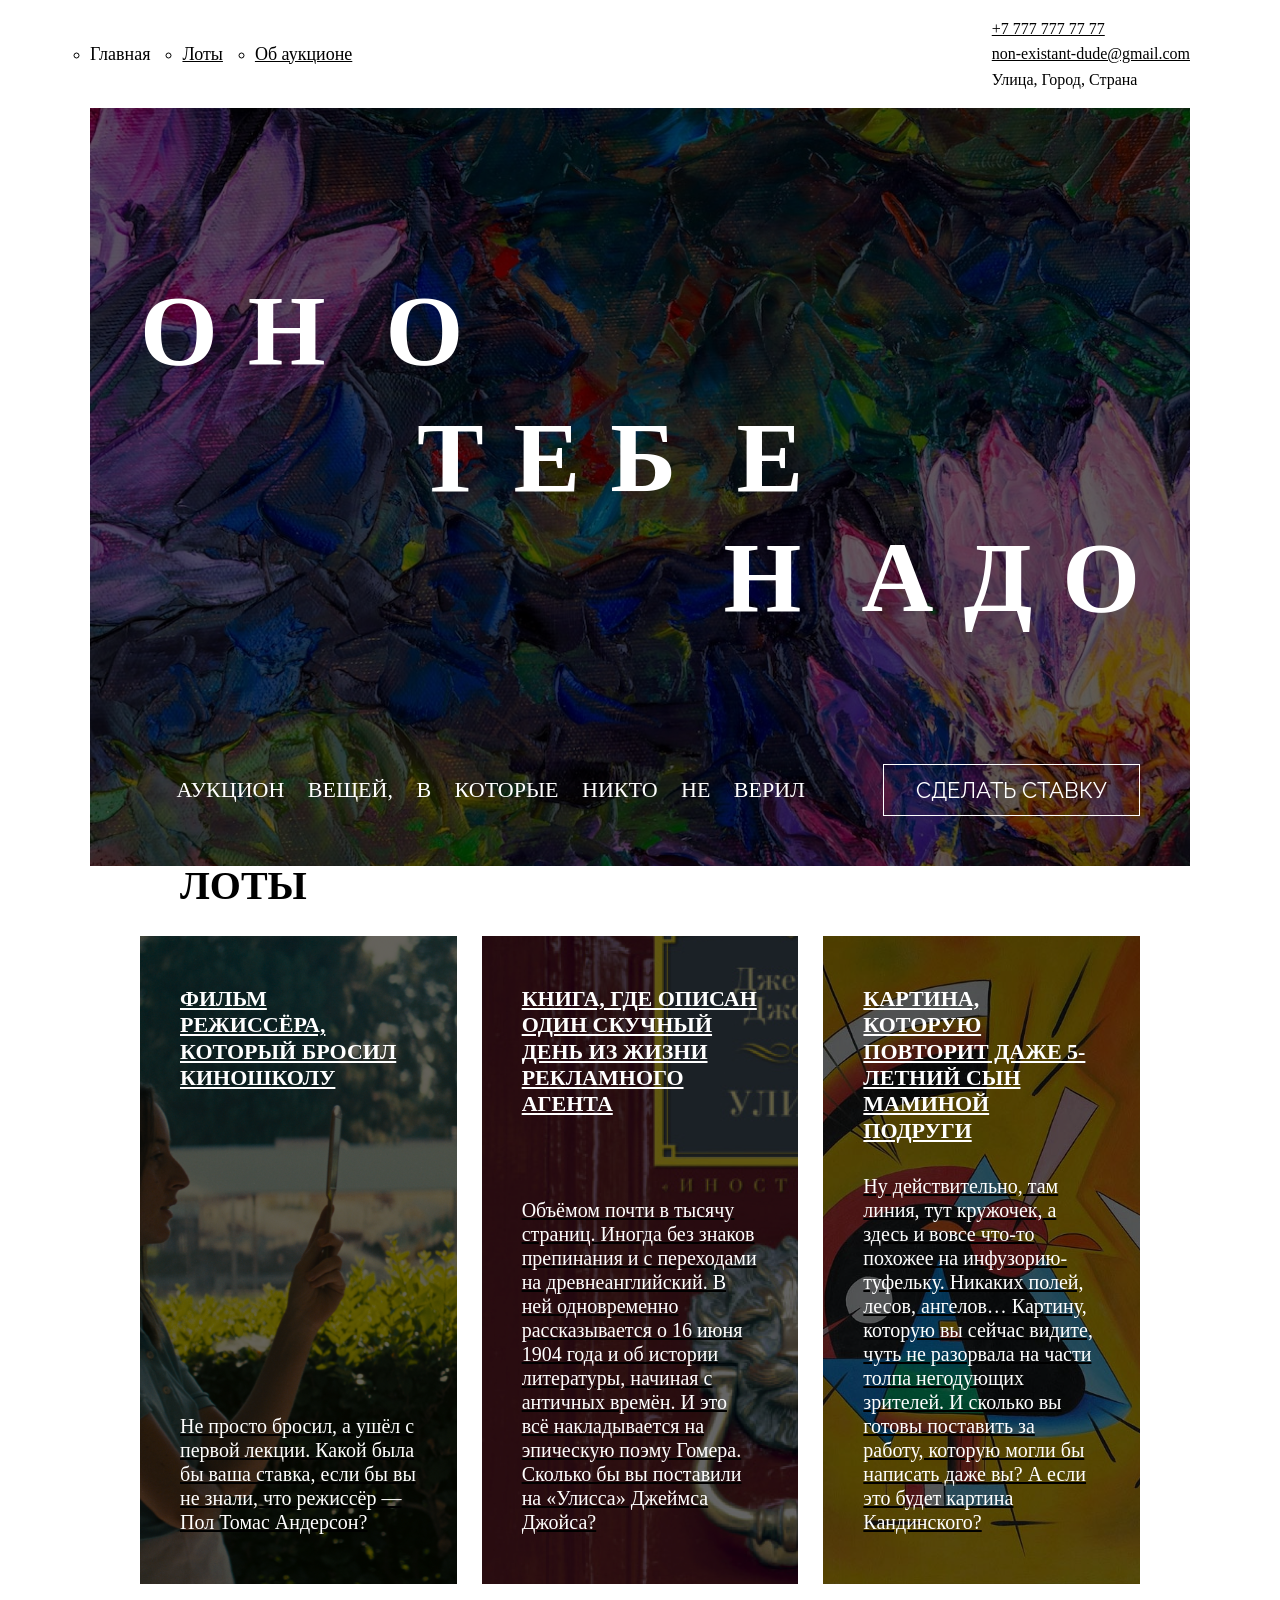
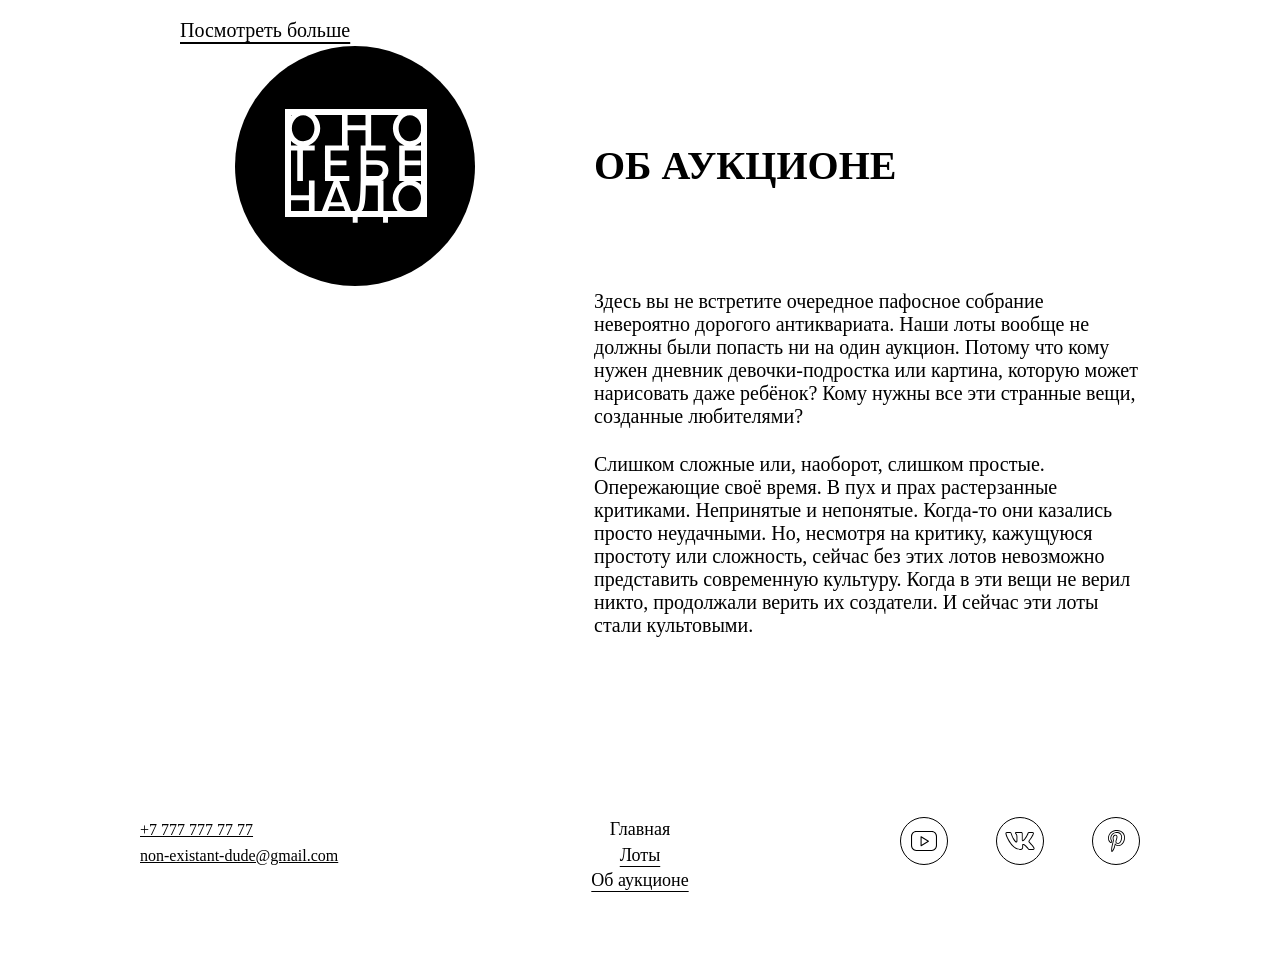
==== index.html @ 8e1781d2 "feat: Running test 2" ====
<!DOCTYPE html>
<html lang="ru">
<head>
    <meta charset="UTF-8"/>
    <title>Оно тебе надо — аукцион вещей, в которые никто не верил</title>
    <link rel="stylesheet" href="fonts/fonts.css"/>
    <link rel="stylesheet" href="styles/global.css"/>
    <link rel="stylesheet" href="styles/style.css"/>
</head>
<body>
<header class="header">
    <nav class="header__menu">
        <ul class="header__links-list">
            <li class="header__links-list-item"><a class="header__link header__link_active" href="#home">Главная</a>
            </li>
            <li class="header__links-list-item"><a class="header__link" href="#lots">Лоты</a></li>
            <li class="header__links-list-item"><a class="header__link" href="#about">Об аукционе</a></li>
        </ul>
    </nav>
    <a class="header__logo" href="#">
        <img src="images/logo-white.svg" alt="Логотип">
    </a>
    <address class="header__address">
        <a href="tel:+77777777777">+7 777 777 77 77</a><br>
        <a href="non-existant-dude@gmail.com">non-existant-dude@gmail.com</a>
        <p>Улица, Город, Страна</p>
    </address>
</header>
<main>
    <section class="cover-section">
        <div class="overlay"></div>
        <h1 class="cover__title">
          <span class="aligned-text">
              о<span class="letter-spacing-extended">но</span>
          </span>
            <span class="aligned-text aligned-text_center">
              те<span class="letter-spacing-extended">бе</span>
          </span>
            <span class="aligned-text aligned-text_right">
              <span class="letter-spacing-extended">н</span>ад<span class="remove-spacing">о</span>
          </span>
        </h1>
        <div class="cover__description">
            <p class="cover__description-text">
                Аукцион вещей, в которые никто не верил
            </p>
            <button class="bet-button">Сделать ставку</button>
        </div>
    </section>
    <section class="lots-section">
        <h2 class="lots__heading">Лоты</h2>
        <ul class="lots__card-list">
            <li class="lots__card-list-item">
                <a href="#0" class="card-link">
                    <article class="card card_type_film">
                        <div class="overlay"></div>
                        <h3 class="card__title">Фильм режиссёра, который бросил киношколу</h3>
                        <p class="card__text">Не просто бросил, а ушёл с первой лекции. Какой была бы ваша ставка, если
                            бы вы не знали, что режиссёр — Пол Томас Андерсон?</p>
                    </article>
                </a>
            </li>
            <li class="lots__card-list-item">
                <a href="#0" class="card-link">
                    <article class="card card_type_book">
                        <div class="overlay"></div>
                        <h3 class="card__title">Книга, где описан один скучный день из жизни рекламного агента</h3>
                        <p class="card__text">Объёмом почти в тысячу страниц. Иногда без знаков препинания и с
                            переходами на древнеанглийский. В ней одновременно рассказывается о 16 июня 1904 года и об
                            истории литературы, начиная с античных времён. И это всё накладывается на эпическую поэму
                            Гомера. Сколько бы вы поставили на «Улисса» Джеймса Джойса?</p>
                    </article>
                </a>
            </li>
            <li class="lots__card-list-item">
                <a href="#0" class="card-link">
                    <article class="card card_type_picture">
                        <div class="overlay"></div>
                        <h3 class="card__title">Картина, которую повторит даже 5-летний сын маминой подруги</h3>
                        <p class="card__text">Ну действительно, там линия, тут кружочек, а здесь и вовсе что-то похожее
                            на инфузорию-туфельку. Никаких полей, лесов, ангелов… Картину, которую вы сейчас видите,
                            чуть не разорвала на части толпа негодующих зрителей. И сколько вы готовы поставить за
                            работу, которую могли бы написать даже вы? А если это будет картина Кандинского?</p>
                    </article>
                </a>
            </li>
        </ul>
        <a href="#0" class="lots__look-more-link">Посмотреть больше</a>
    </section>
    <section class="about-section">
        <div class="about__column">
            <div class="about__logo">
                <img class="about__logo-image"
                     src="images/logo-white.svg"
                     alt="Логотип проекта"/>
            </div>
        </div>
        <div class="about__column about__column_text">
            <h2 class="about__title">Об аукционе</h2>
            <div class="about__text">
                <p>
                    Здесь вы не встретите очередное пафосное собрание невероятно
                    дорогого антиквариата. Наши лоты вообще не должны были попасть ни
                    на один аукцион. Потому что кому нужен дневник девочки-подростка
                    или картина, которую может нарисовать даже ребёнок? Кому нужны все
                    эти странные вещи, созданные любителями?
                </p>
                <p>
                    Слишком сложные или, наоборот, слишком простые. Опережающие своё
                    время. В пух и прах растерзанные критиками. Непринятые и
                    непонятые. Когда-то они казались просто неудачными. Но, несмотря
                    на критику, кажущуюся простоту или сложность, сейчас без этих
                    лотов невозможно представить современную культуру. Когда в эти
                    вещи не верил никто, продолжали верить их создатели. И сейчас эти
                    лоты стали культовыми.
                </p>
            </div>
        </div>
    </section>
</main>
<footer class="footer">
    <address class="address">
        <a href="tel:+77777777777">+7 777 777 77 77</a><br>
        <a href="non-existant-dude@gmail.com">non-existant-dude@gmail.com</a>
    </address>
    <nav class="footer__menu">
        <ul class="footer__menu-list">
            <li class="footer__menu-list-item">
                <a class="footer__menu-link footer__menu-link_active" href="#0">Главная</a>
            </li>
            <li class="footer__menu-list-item">
                <a class="footer__menu-link" href="#0">Лоты</a>
            </li>
            <li class="footer__menu-list-item">
                <a class="footer__menu-link" href="#0">Об аукционе</a>
            </li>
        </ul>
    </nav>
    <ul class="footer__social-list">
        <li class="footer__social-list-item">
            <a class="footer__social-link" href="#0" target="_blank">
                <img class="footer__social-icon" src="./images/yt.svg" alt="Иконка YouTube">
            </a>
        </li>
        <li class="footer__social-list-item">
            <a class="footer__social-link" href="#0" target="_blank">
                <img class="footer__social-icon" src="./images/vk.svg" alt="Иконка ВКонтакте">
            </a>
        </li>
        <li class="footer__social-list-item">
            <a class="footer__social-link" href="#0" target="_blank">
                <img class="footer__social-icon" src="./images/pinterest.svg" alt="Иконка Pinterest">
            </a>
        </li>
    </ul>
</footer>
</body>
<!--Test 1: Nothing changed-->
<!--Test 2: Raleway font only, href-ed mail & number-->
</html>
---- fonts/fonts.css ----
@font-face {
  font-family: Raleway;
  src:
    url(./Raleway-Regular.woff2) format('woff2'),
    url(./Raleway-Regular.woff) format('woff');
  font-weight: normal;
  font-display: swap;
}

@font-face {
  font-family: Raleway;
  src:
    url(./Raleway-Bold.woff2) format('woff2'),
    url(./Raleway-Bold.woff) format('woff');
  font-weight: bold;
  font-display: swap;
}
---- styles/global.css ----
*,
*::before,
*::after {
  box-sizing: border-box;
}

body {
  width: 1100px;
  margin: 0 auto;
  font-family: Raleway, sans-serif;
}

h1,
h2,
h3,
h4,
h5,
h6,
p,
ul,
ol,
li,
blockquote {
  margin: 0;
  padding: 0;
}

a {
  color: inherit;
}

img {
  width: 100%;
}

button {
  font: inherit;
}
---- styles/style.css ----
* {
    box-sizing: border-box;
    margin: 0;
    padding: 0;
}

body {
    font-family: "Raleway ";
    line-height: 1.6;
    min-width: 320px;
}

button {
    border: none;
    background: transparent;
    cursor: pointer;
    padding: 0;
    margin: 0;
}

img {
    max-width: 100%;
    height: auto;
    display: block;
}

.header {
    display: grid;
    grid-template-columns: 1fr min-content 1fr;
    align-items: center;
}

.header__links-list {
    display: flex;
    list-style: circle;
    gap: 32px;
}

.header__links-list-item {
    list-style: circle;
}

.header__links-list-item_no-bullit {
    list-style: none;
}

.header__link {
    font-size: 18px;
    white-space: nowrap;
}

.header__link_active {
    text-decoration: none;
}


.header__logo {
      display: block;
  justify-self: center;
  align-self: center;
  width: 140px;
}

.header__logo-image {
width: 100%;
}

.address {
  font-style: inherit;
}

.header__address {
  justify-self: end;
  font-style: inherit;
}

.cover-section {
  position: relative;
  padding: 165px 50px 50px 50px;
  background-image: url(../images/cover.jpg);
  background-repeat: no-repeat;
  background-size: cover;
}

.overlay {
  position: absolute;
  top: 0;
  left: 0;
  z-index: 0;
  width: 100%;
  height: 100%;
  opacity: 0.6000000238418579;
  background-color: #000000;
}

.cover__title {
  position: relative;
  z-index: 1;
  display: flex;
  flex-direction: column;
  gap: 20px;
  color: #FFF;
  font-weight: bold;
  font-size: 100px;
  line-height: 1.15;
  letter-spacing: 30px;
  text-transform: uppercase;
}

.aligned-text {
  display: block;
}

.aligned-text_center {
  line-height: 1;
  text-align: center;
}

.aligned-text_right {
  line-height: 1;
  text-align: right;
}

.letter-spacing-extended {
  letter-spacing: 60px;
}

.remove-spacing {
  letter-spacing: normal;
}

.cover__description {
  position: relative;
  z-index: 1;
  display: flex;
  justify-content: flex-end;
  align-items: center;
  gap: 78px;
  padding: 136px 0 0;
}

.cover__description-text {
  color: #FFF;
  font-size: 22px;
  line-height: 1.27;
  text-transform: uppercase;
  word-spacing: 18px;
}

.bet-button {
  border: 1px #FFF solid;
  padding: 14px 32px;
  color: #FFF;
  font-family: 'Raleway';
  font-weight: normal;
  font-size: 22px;
  line-height: 1;
  text-transform: uppercase;
  background-color: transparent;
  cursor: pointer;
}

.lots-section {
  padding: 0 50px;
}

.lots__heading {
  padding: 0 0 30px 40px;
  font-weight: bold;
  font-size: 40px;
  line-height: 1;
  text-transform: uppercase;
}

.lots__card-list {
  display: grid;
  grid-template-columns: 1fr 1fr 1fr;
  column-gap: 25px;
  list-style: none;
}

.lost__card-list-item {
  height: 100%;
}

.card-link {
  display: block;
  height: 100%;
}

.card {
  position: relative;
  display: flex;
  flex-direction: column;
  justify-content: space-between;
  gap: 30px;
  width: auto;
  height: 100%;
  padding: 50px 40px;
}

.card_type_film {
  background-image: url(../images/card-lot-01.jpg);
  background-repeat: no-repeat;
  background-size: cover;
}

.card_type_book {
  background-image: url(../images/card-lot-02.jpg);
  background-repeat: no-repeat;
  background-size: cover;
}

.card_type_picture {
  background-image: url(../images/card-lot-03.jpg);
  background-repeat: no-repeat;
  background-size: cover;
}

.card__title {
  position: relative;
  z-index: 1;
  color: #FFF;
  font-weight: bold;
  font-size: 22px;
  line-height: 1.2;
  text-decoration-line: underline;
  text-transform: uppercase;
}

.card__text {
  position: relative;
  z-index: 1;
  color: #FFF;
  font-size: 20px;
  line-height: 1.2;
}

.lots__look-more-link {
  display: block;
  margin: 30px 0 0 40px;
  font-size: 20px;
  text-decoration-line: underline;
  text-underline-position: under;
  width: fit-content;
}

.about-section {
  display: grid;
  grid-template-columns: 430px 1fr;
  column-gap: 24px;
  padding: 0 50px;
}

.about__column {
  justify-self: center;
}

.about__column_text {
  grid-column: 2/4;
}

.about__logo {
  display: grid;
  justify-content: center;
  align-items: center;
  width: 240px;
  height: 240px;
  border-radius: 50%;
  background-color: #000;
}

.about__logo-image {
  width: 148px;
  height: 114px;
  align-self: center;
}

.about__title {
  padding: 100px 0 104px;
  font-weight: bold;
  font-size: 40px;
  line-height: 1;
  text-transform: uppercase;
}

.about__text {
  display: flex;
  flex-direction: column;
  gap: 25px;
}

.about__text p {
  font-size: 20px;
  line-height: normal;
}

.footer {
  display: grid;
  grid-template-columns: 1fr 1fr 1fr;
  align-items: start;
  justify-content: space-between;
  padding: 180px 50px 80px;
}

.footer__menu {
  text-align: center;
}

.footer__social-icon {
  width: auto;
  height: 48px;
}

.footer__menu-list {
  text-align: center;
  list-style: none;
}

.footer__menu-link {
  font-size: 18px;
  line-height: normal;
  text-underline-position: under;
}

.footer__menu-link_active {
  text-decoration: none;
}

.footer__social-list {
  display: flex;
  justify-content: flex-end;
  gap: 48px;
  list-style: none;
}
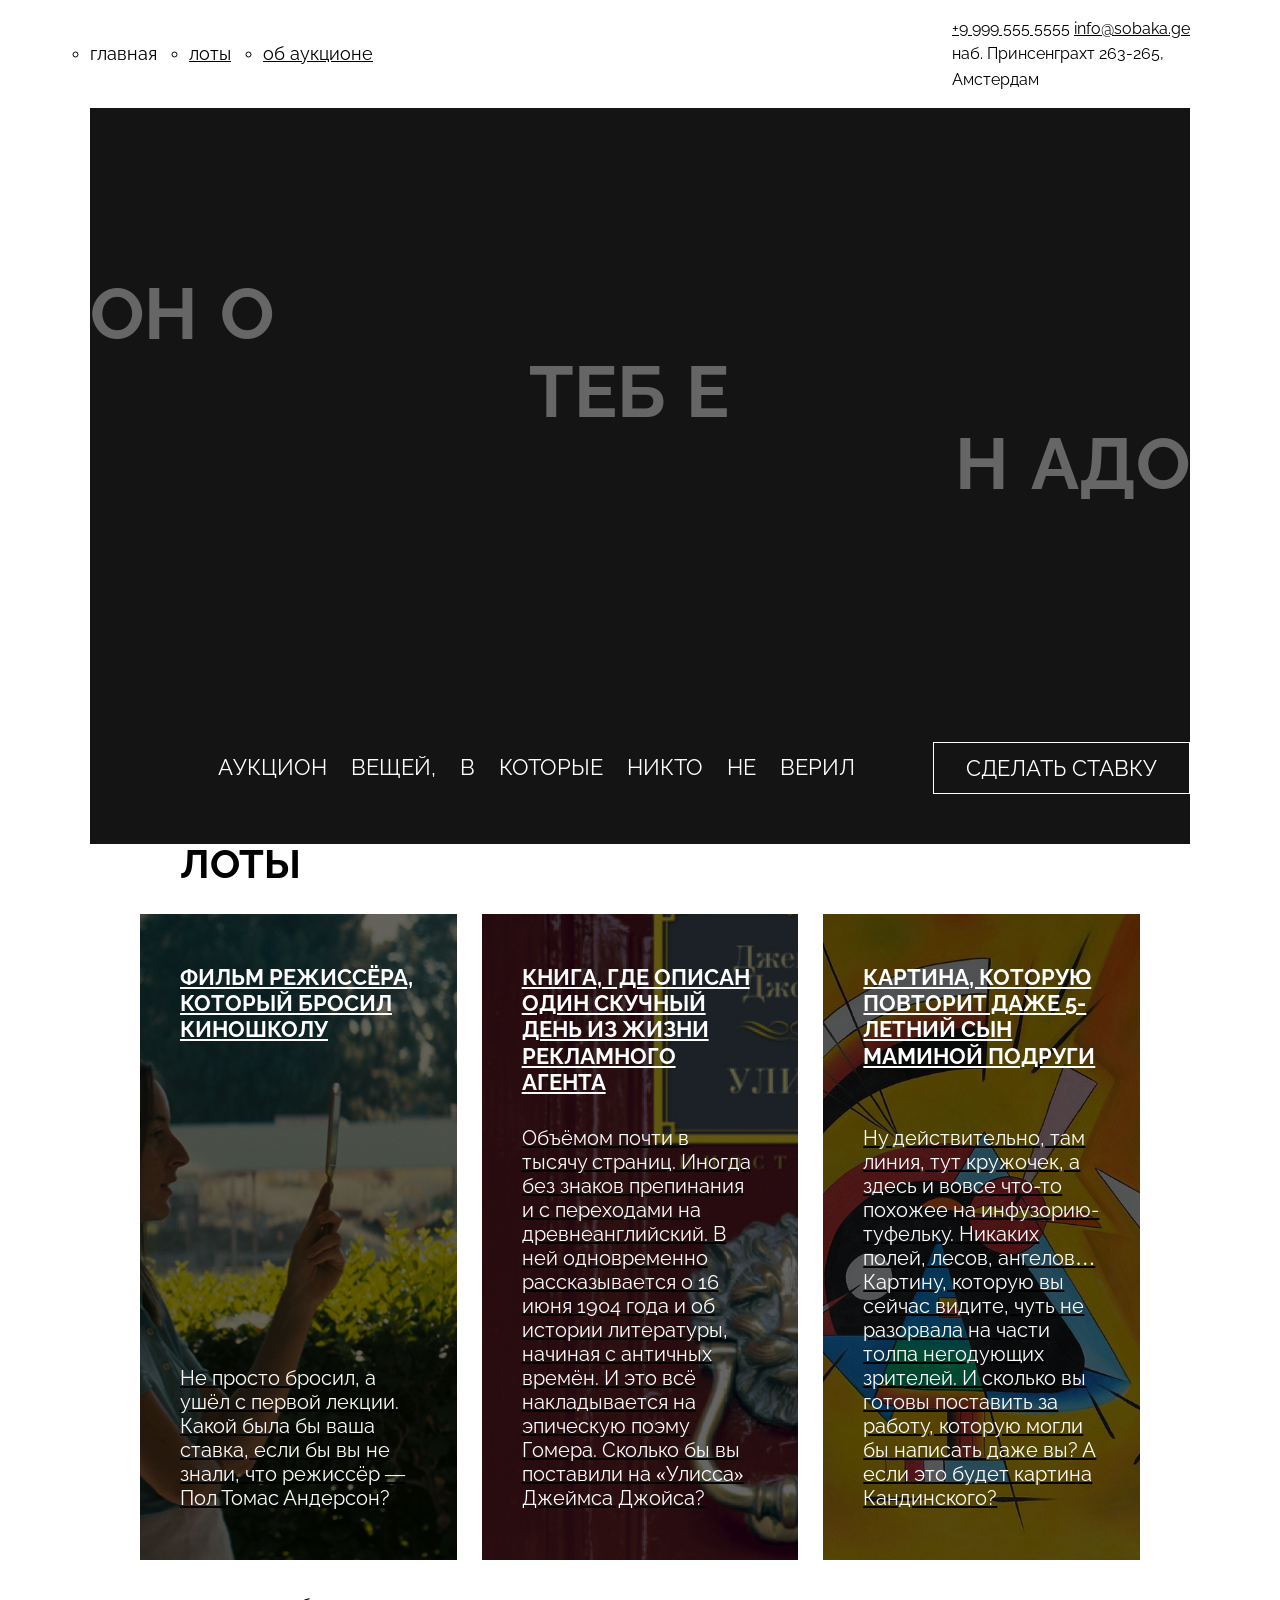
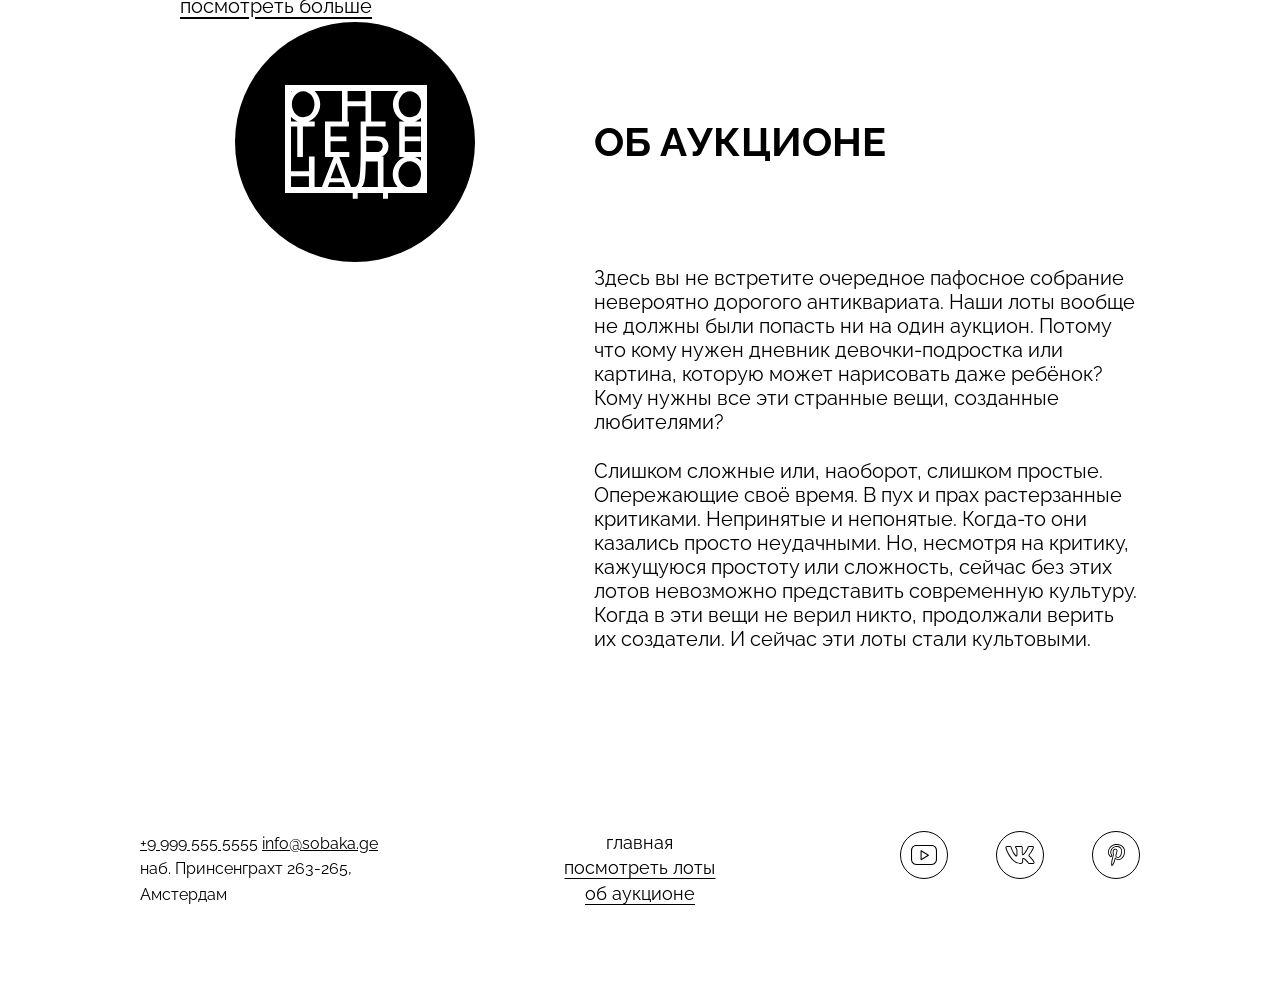
==== commit ed45f9a2: "feat: Running test 3" ====
--- a/index.html
+++ b/index.html
@@ -2,7 +2,9 @@
 <html lang="ru">
 <head>
     <meta charset="UTF-8"/>
-    <title>Оно тебе надо — аукцион вещей, в которые никто не верил</title>
+    <meta http-equiv="X-UA-Compatible" content="IE=edge"/>
+    <meta name="viewport" content="width=device-width, initial-scale=1.0"/>
+    <title>Оно тебе надо</title>
     <link rel="stylesheet" href="fonts/fonts.css"/>
     <link rel="stylesheet" href="styles/global.css"/>
     <link rel="stylesheet" href="styles/style.css"/>
@@ -11,34 +13,36 @@
 <header class="header">
     <nav class="header__menu">
         <ul class="header__links-list">
-            <li class="header__links-list-item"><a class="header__link header__link_active" href="#home">Главная</a>
+            <li class="header__links-list-item"><a class="header__link header__link_active" href="#home">главная</a>
             </li>
-            <li class="header__links-list-item"><a class="header__link" href="#lots">Лоты</a></li>
-            <li class="header__links-list-item"><a class="header__link" href="#about">Об аукционе</a></li>
+            <li class="header__links-list-item"><a class="header__link" href="#lots">лоты</a></li>
+            <li class="header__links-list-item"><a class="header__link" href="#about">об аукционе</a></li>
         </ul>
     </nav>
     <a class="header__logo" href="#">
         <img src="images/logo-white.svg" alt="Логотип">
     </a>
     <address class="header__address">
-        <a href="tel:+77777777777">+7 777 777 77 77</a><br>
-        <a href="non-existant-dude@gmail.com">non-existant-dude@gmail.com</a>
-        <p>Улица, Город, Страна</p>
+        <a class="address__item text-link" href="tel:+99995555555">+9 999 555 5555</a>
+        <a class="address__item text-link" href="mailto:info@sobaka.ge">info@sobaka.ge</a>
+        <p class="address__address-text">
+            наб. Принсенграхт 263-265,<br/>Амстердам
+        </p>
     </address>
 </header>
 <main>
     <section class="cover-section">
         <div class="overlay"></div>
         <h1 class="cover__title">
-          <span class="aligned-text">
-              о<span class="letter-spacing-extended">но</span>
-          </span>
+              <span class="aligned-text">
+                  о<span class="letter-spacing-extended">но</span>
+              </span>
             <span class="aligned-text aligned-text_center">
-              те<span class="letter-spacing-extended">бе</span>
-          </span>
+                  те<span class="letter-spacing-extended">бе</span>
+              </span>
             <span class="aligned-text aligned-text_right">
-              <span class="letter-spacing-extended">н</span>ад<span class="remove-spacing">о</span>
-          </span>
+                  <span class="letter-spacing-extended">н</span>ад<span class="remove-spacing">о</span>
+              </span>
         </h1>
         <div class="cover__description">
             <p class="cover__description-text">
@@ -85,7 +89,7 @@
                 </a>
             </li>
         </ul>
-        <a href="#0" class="lots__look-more-link">Посмотреть больше</a>
+        <a href="#0" class="lots__look-more-link">посмотреть больше</a>
     </section>
     <section class="about-section">
         <div class="about__column">
@@ -120,19 +124,22 @@
 </main>
 <footer class="footer">
     <address class="address">
-        <a href="tel:+77777777777">+7 777 777 77 77</a><br>
-        <a href="non-existant-dude@gmail.com">non-existant-dude@gmail.com</a>
+        <a class="address__item text-link" href="tel:+99995555555">+9 999 555 5555</a>
+        <a class="address__item text-link" href="mailto:info@sobaka.ge">info@sobaka.ge</a>
+        <p class="address__address-text">
+            наб. Принсенграхт 263-265,<br/>Амстердам
+        </p>
     </address>
     <nav class="footer__menu">
         <ul class="footer__menu-list">
             <li class="footer__menu-list-item">
-                <a class="footer__menu-link footer__menu-link_active" href="#0">Главная</a>
+                <a class="footer__menu-link footer__menu-link_active" href="#0">главная</a>
             </li>
             <li class="footer__menu-list-item">
-                <a class="footer__menu-link" href="#0">Лоты</a>
+                <a class="footer__menu-link" href="#0">посмотреть лоты</a>
             </li>
             <li class="footer__menu-list-item">
-                <a class="footer__menu-link" href="#0">Об аукционе</a>
+                <a class="footer__menu-link" href="#0">об аукционе</a>
             </li>
         </ul>
     </nav>
@@ -157,4 +164,5 @@
 </body>
 <!--Test 1: Nothing changed-->
 <!--Test 2: Raleway font only, href-ed mail & number-->
+<!--Test 3: Several case refinements, style.css & fonts.css altered-->
 </html>
--- a/fonts/fonts.css
+++ b/fonts/fonts.css
@@ -1,3 +1,4 @@
+@import url('https://fonts.googleapis.com/css2?family=Raleway:wght@400;700&display=swap');
 @font-face {
   font-family: Raleway;
   src:
--- a/styles/style.css
+++ b/styles/style.css
@@ -5,7 +5,7 @@
 }
 
 body {
-    font-family: "Raleway ";
+    font-family: "Raleway";
     line-height: 1.6;
     min-width: 320px;
 }
@@ -75,11 +75,16 @@
 }
 
 .cover-section {
-  position: relative;
-  padding: 165px 50px 50px 50px;
-  background-image: url(../images/cover.jpg);
-  background-repeat: no-repeat;
-  background-size: cover;
+    position: relative;
+    z-index: 0;
+    background-image: url('images/cover.jpg');
+    background-color: #333;
+    background-size: cover;
+    background-position: center;
+    background-repeat: no-repeat;
+    color: #fff;
+    padding-top: 165px;
+    padding-bottom: 50px;
 }
 
 .overlay {
@@ -94,17 +99,11 @@
 }
 
 .cover__title {
-  position: relative;
-  z-index: 1;
-  display: flex;
-  flex-direction: column;
-  gap: 20px;
-  color: #FFF;
-  font-weight: bold;
-  font-size: 100px;
-  line-height: 1.15;
-  letter-spacing: 30px;
-  text-transform: uppercase;
+    font-size: 72px;
+    line-height: 1.15;
+    font-weight: 700;
+    text-transform: uppercase;
+    margin-bottom: 106px;
 }
 
 .aligned-text {
@@ -122,7 +121,7 @@
 }
 
 .letter-spacing-extended {
-  letter-spacing: 60px;
+    letter-spacing: 0.3em;
 }
 
 .remove-spacing {
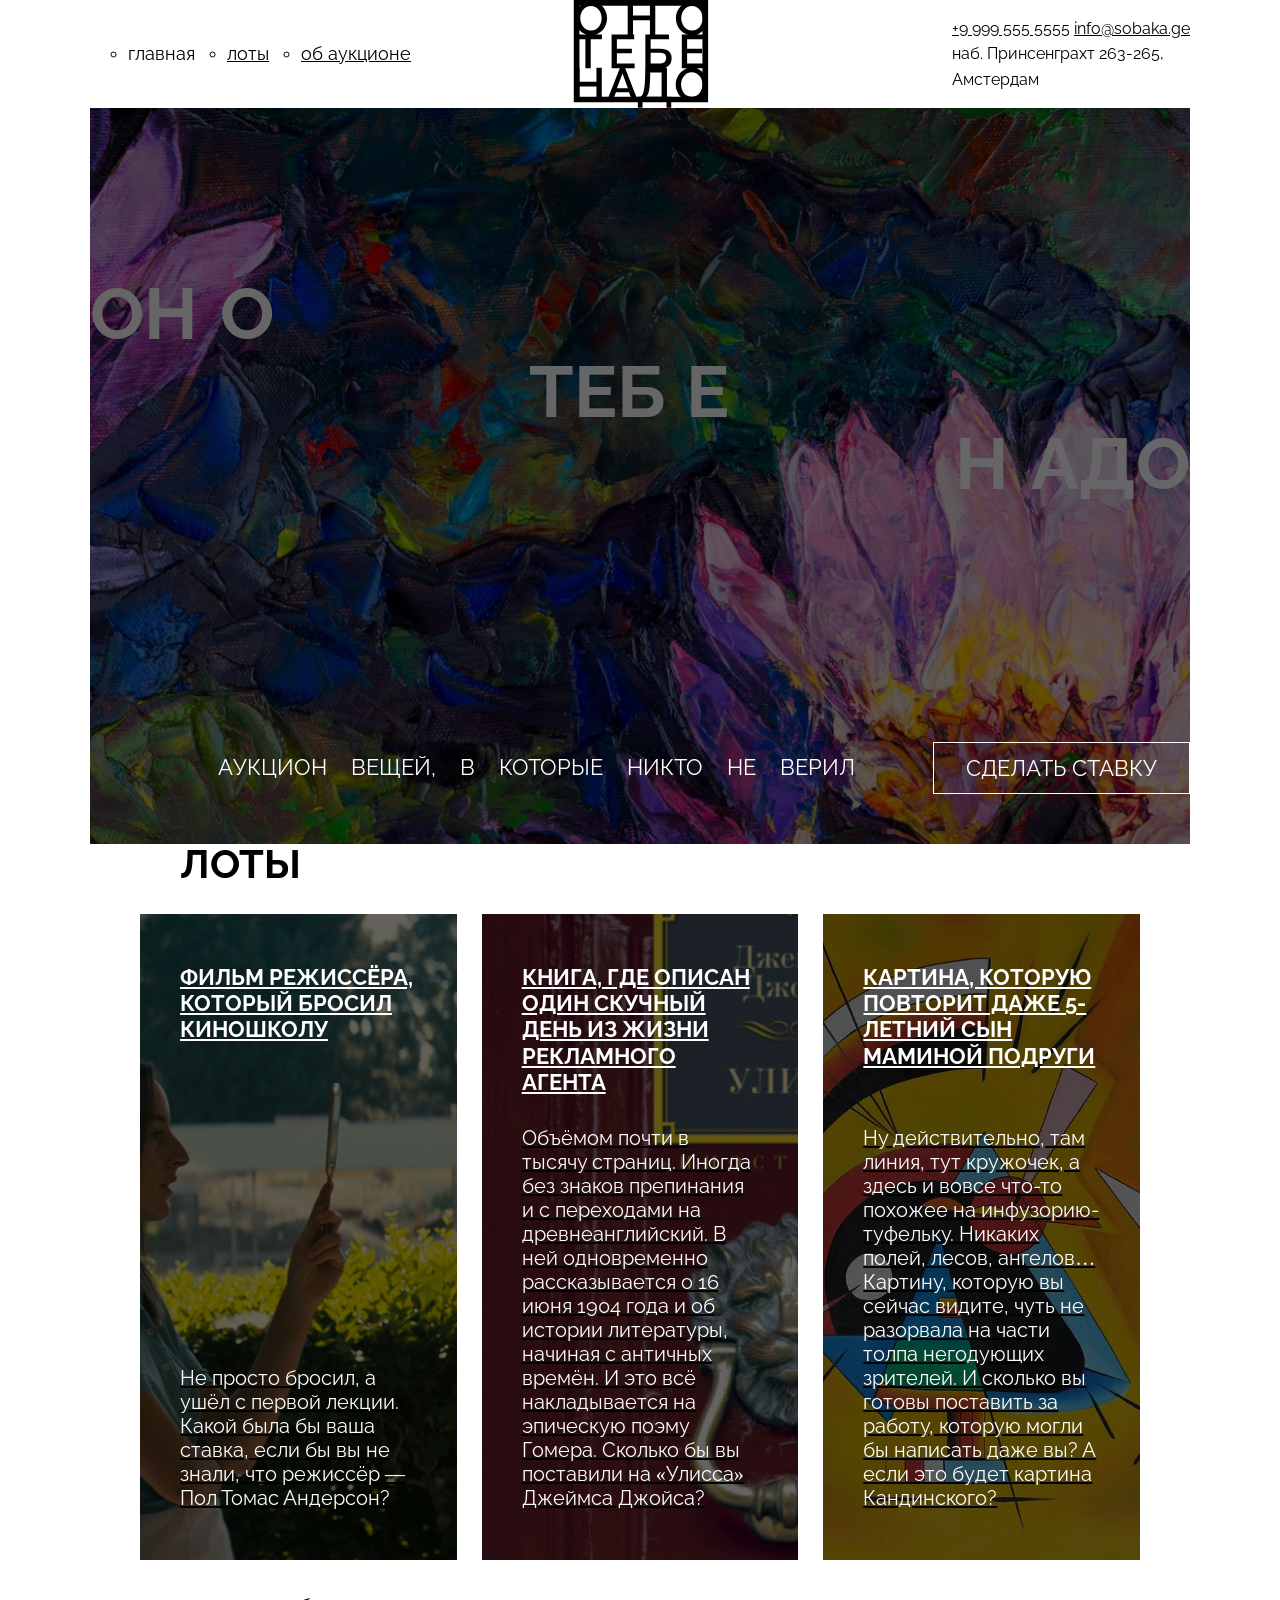
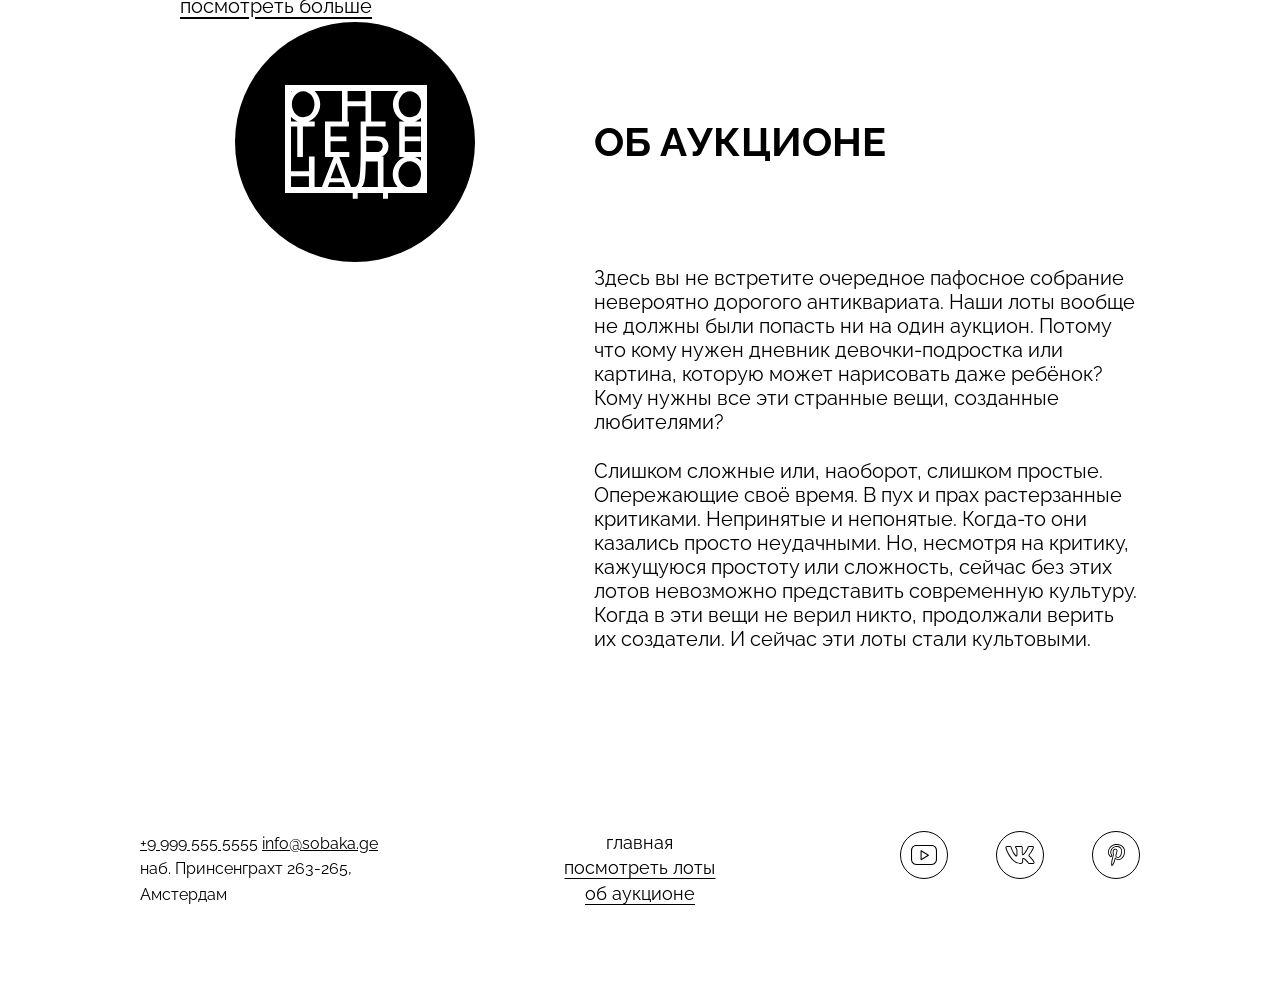
==== commit dd1bb870: "feat: Running test 4" ====
--- a/index.html
+++ b/index.html
@@ -20,7 +20,7 @@
         </ul>
     </nav>
     <a class="header__logo" href="#">
-        <img src="images/logo-white.svg" alt="Логотип">
+        <img src="images/logo-black.svg" alt="Логотип">
     </a>
     <address class="header__address">
         <a class="address__item text-link" href="tel:+99995555555">+9 999 555 5555</a>
--- a/styles/style.css
+++ b/styles/style.css
@@ -34,6 +34,7 @@
     display: flex;
     list-style: circle;
     gap: 32px;
+    padding-left: 38px;
 }
 
 .header__links-list-item {
@@ -77,7 +78,7 @@
 .cover-section {
     position: relative;
     z-index: 0;
-    background-image: url('images/cover.jpg');
+    background-image: url(../images/cover.jpg);
     background-color: #333;
     background-size: cover;
     background-position: center;
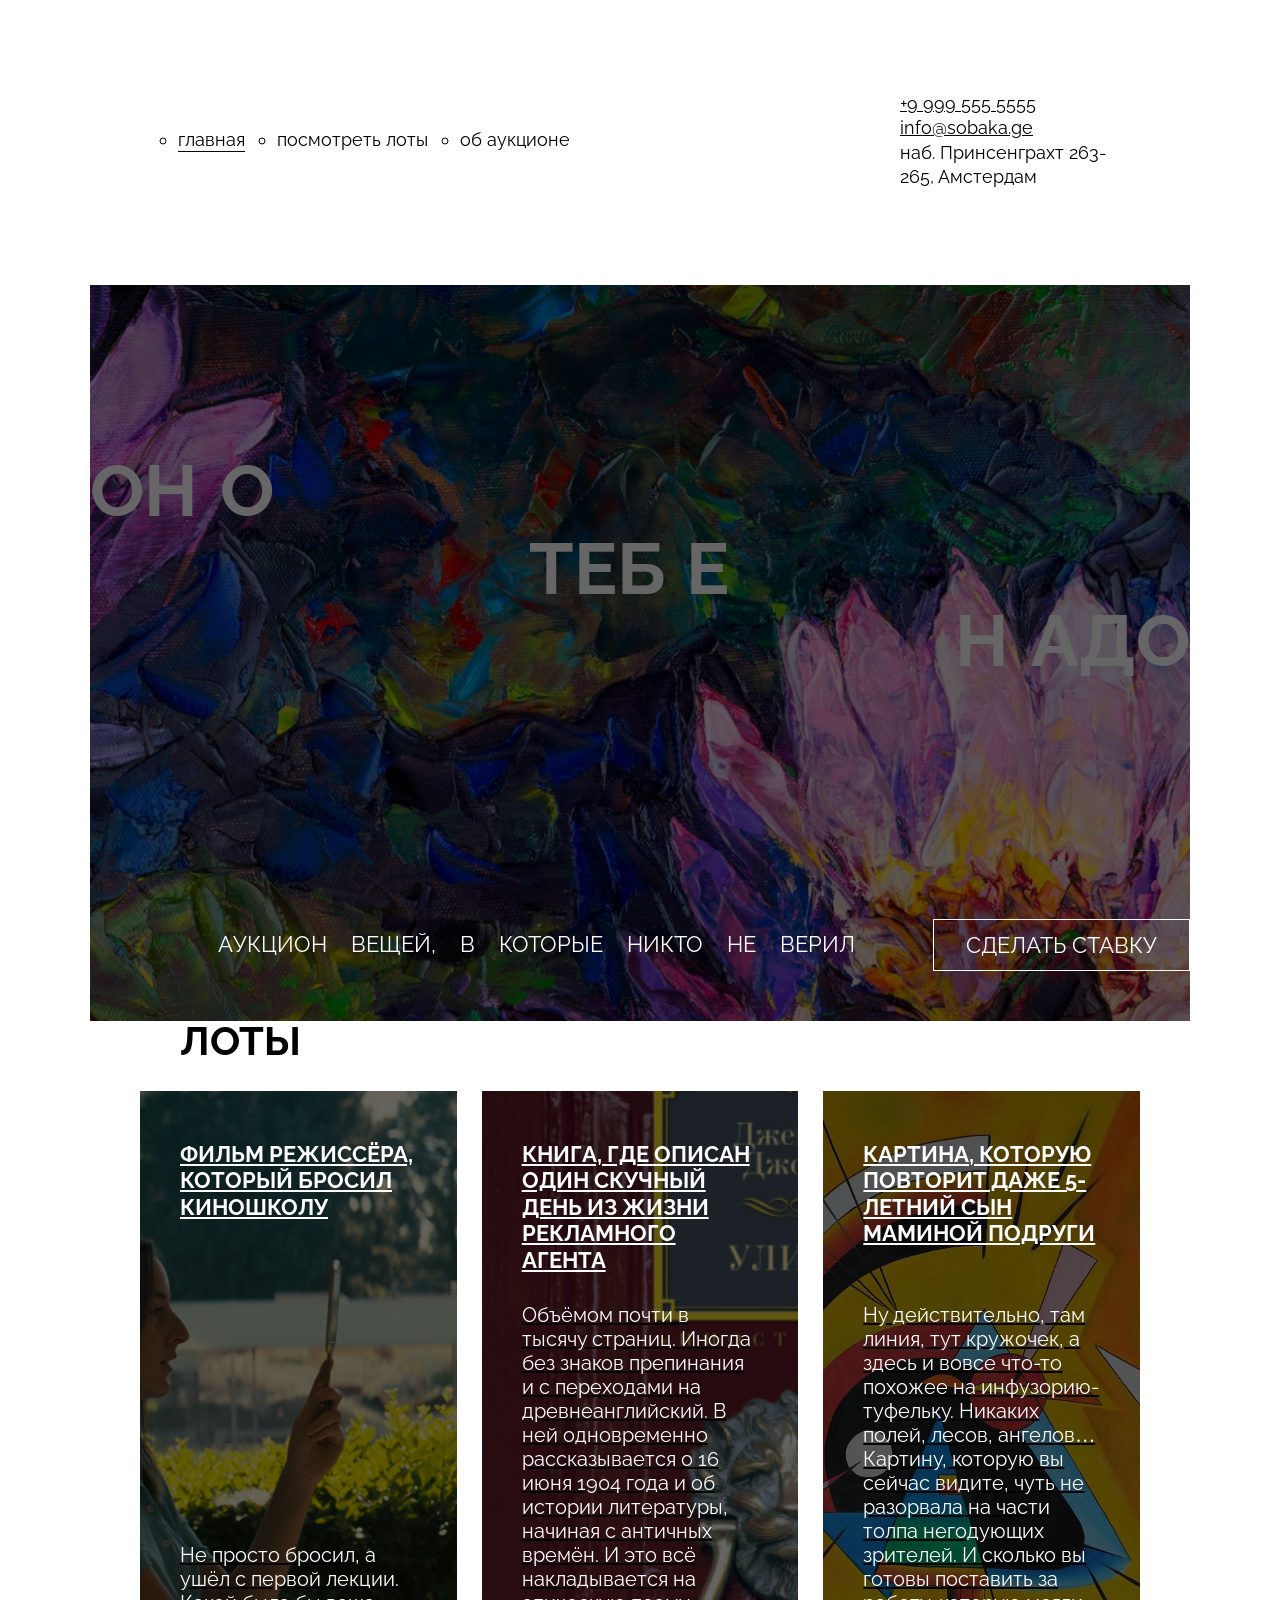
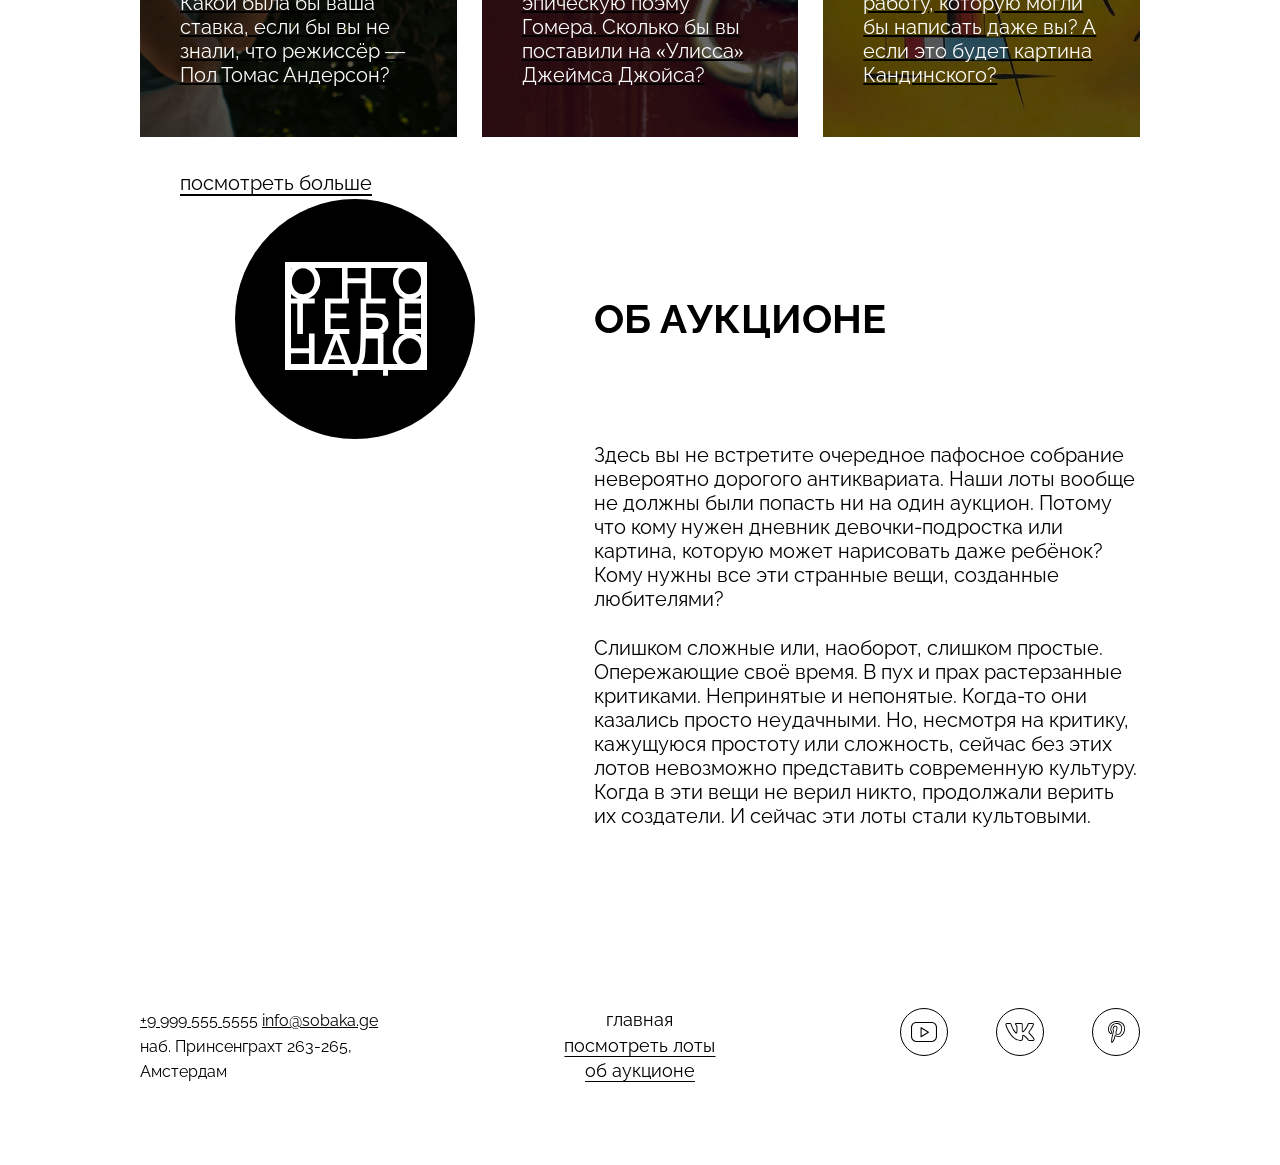
==== commit eea913ea: "feat: Running test five" ====
--- a/index.html
+++ b/index.html
@@ -15,19 +15,17 @@
         <ul class="header__links-list">
             <li class="header__links-list-item"><a class="header__link header__link_active" href="#home">главная</a>
             </li>
-            <li class="header__links-list-item"><a class="header__link" href="#lots">лоты</a></li>
+            <li class="header__links-list-item"><a class="header__link" href="#lots">посмотреть лоты</a></li>
             <li class="header__links-list-item"><a class="header__link" href="#about">об аукционе</a></li>
         </ul>
     </nav>
     <a class="header__logo" href="#">
         <img src="images/logo-black.svg" alt="Логотип">
     </a>
-    <address class="header__address">
-        <a class="address__item text-link" href="tel:+99995555555">+9 999 555 5555</a>
-        <a class="address__item text-link" href="mailto:info@sobaka.ge">info@sobaka.ge</a>
-        <p class="address__address-text">
-            наб. Принсенграхт 263-265,<br/>Амстердам
-        </p>
+    <address class="header__address address">
+        <a href="tel:+99995555555">+9 999 555 5555</a>
+        <a href="mailto:info@sobaka.ge">info@sobaka.ge</a>
+        <p>наб. Принсенграхт 263-265, Амстердам</p>
     </address>
 </header>
 <main>
@@ -165,4 +163,5 @@
 <!--Test 1: Nothing changed-->
 <!--Test 2: Raleway font only, href-ed mail & number-->
 <!--Test 3: Several case refinements, style.css & fonts.css altered-->
+<!--Test 4: Fixed the black logo, minor adjustments-->
 </html>
--- a/styles/style.css
+++ b/styles/style.css
@@ -28,17 +28,18 @@
     display: grid;
     grid-template-columns: 1fr min-content 1fr;
     align-items: center;
+    padding: 92px 50px 96px;
 }
 
 .header__links-list {
     display: flex;
     list-style: circle;
+    padding-left: 38px;
     gap: 32px;
-    padding-left: 38px;
 }
 
 .header__links-list-item {
-    list-style: circle;
+    font-size: 18px;
 }
 
 .header__links-list-item_no-bullit {
@@ -46,33 +47,32 @@
 }
 
 .header__link {
+    text-decoration: none;
+}
+
+.header__link_active {
+    text-decoration: underline;
+    text-underline-offset: 5px;
+}
+
+.header__logo {
+    display: block;
+}
+
+.header__logo-image {
+    width: 148px;
+    height: 105px;
+}
+
+.address {
+    font-style: normal;
+}
+
+.header__address {
+    justify-self: end;
+    max-width: 240px;
     font-size: 18px;
-    white-space: nowrap;
-}
-
-.header__link_active {
-    text-decoration: none;
-}
-
-
-.header__logo {
-      display: block;
-  justify-self: center;
-  align-self: center;
-  width: 140px;
-}
-
-.header__logo-image {
-width: 100%;
-}
-
-.address {
-  font-style: inherit;
-}
-
-.header__address {
-  justify-self: end;
-  font-style: inherit;
+    line-height: 1.35;
 }
 
 .cover-section {
@@ -89,14 +89,14 @@
 }
 
 .overlay {
-  position: absolute;
-  top: 0;
-  left: 0;
-  z-index: 0;
-  width: 100%;
-  height: 100%;
-  opacity: 0.6000000238418579;
-  background-color: #000000;
+    position: absolute;
+    top: 0;
+    left: 0;
+    z-index: 0;
+    width: 100%;
+    height: 100%;
+    opacity: 0.6000000238418579;
+    background-color: #000000;
 }
 
 .cover__title {
@@ -108,17 +108,17 @@
 }
 
 .aligned-text {
-  display: block;
+    display: block;
 }
 
 .aligned-text_center {
-  line-height: 1;
-  text-align: center;
+    line-height: 1;
+    text-align: center;
 }
 
 .aligned-text_right {
-  line-height: 1;
-  text-align: right;
+    line-height: 1;
+    text-align: right;
 }
 
 .letter-spacing-extended {
@@ -126,210 +126,210 @@
 }
 
 .remove-spacing {
-  letter-spacing: normal;
+    letter-spacing: normal;
 }
 
 .cover__description {
-  position: relative;
-  z-index: 1;
-  display: flex;
-  justify-content: flex-end;
-  align-items: center;
-  gap: 78px;
-  padding: 136px 0 0;
+    position: relative;
+    z-index: 1;
+    display: flex;
+    justify-content: flex-end;
+    align-items: center;
+    gap: 78px;
+    padding: 136px 0 0;
 }
 
 .cover__description-text {
-  color: #FFF;
-  font-size: 22px;
-  line-height: 1.27;
-  text-transform: uppercase;
-  word-spacing: 18px;
+    color: #FFF;
+    font-size: 22px;
+    line-height: 1.27;
+    text-transform: uppercase;
+    word-spacing: 18px;
 }
 
 .bet-button {
-  border: 1px #FFF solid;
-  padding: 14px 32px;
-  color: #FFF;
-  font-family: 'Raleway';
-  font-weight: normal;
-  font-size: 22px;
-  line-height: 1;
-  text-transform: uppercase;
-  background-color: transparent;
-  cursor: pointer;
+    border: 1px #FFF solid;
+    padding: 14px 32px;
+    color: #FFF;
+    font-family: 'Raleway';
+    font-weight: normal;
+    font-size: 22px;
+    line-height: 1;
+    text-transform: uppercase;
+    background-color: transparent;
+    cursor: pointer;
 }
 
 .lots-section {
-  padding: 0 50px;
+    padding: 0 50px;
 }
 
 .lots__heading {
-  padding: 0 0 30px 40px;
-  font-weight: bold;
-  font-size: 40px;
-  line-height: 1;
-  text-transform: uppercase;
+    padding: 0 0 30px 40px;
+    font-weight: bold;
+    font-size: 40px;
+    line-height: 1;
+    text-transform: uppercase;
 }
 
 .lots__card-list {
-  display: grid;
-  grid-template-columns: 1fr 1fr 1fr;
-  column-gap: 25px;
-  list-style: none;
+    display: grid;
+    grid-template-columns: 1fr 1fr 1fr;
+    column-gap: 25px;
+    list-style: none;
 }
 
 .lost__card-list-item {
-  height: 100%;
+    height: 100%;
 }
 
 .card-link {
-  display: block;
-  height: 100%;
+    display: block;
+    height: 100%;
 }
 
 .card {
-  position: relative;
-  display: flex;
-  flex-direction: column;
-  justify-content: space-between;
-  gap: 30px;
-  width: auto;
-  height: 100%;
-  padding: 50px 40px;
+    position: relative;
+    display: flex;
+    flex-direction: column;
+    justify-content: space-between;
+    gap: 30px;
+    width: auto;
+    height: 100%;
+    padding: 50px 40px;
 }
 
 .card_type_film {
-  background-image: url(../images/card-lot-01.jpg);
-  background-repeat: no-repeat;
-  background-size: cover;
+    background-image: url(../images/card-lot-01.jpg);
+    background-repeat: no-repeat;
+    background-size: cover;
 }
 
 .card_type_book {
-  background-image: url(../images/card-lot-02.jpg);
-  background-repeat: no-repeat;
-  background-size: cover;
+    background-image: url(../images/card-lot-02.jpg);
+    background-repeat: no-repeat;
+    background-size: cover;
 }
 
 .card_type_picture {
-  background-image: url(../images/card-lot-03.jpg);
-  background-repeat: no-repeat;
-  background-size: cover;
+    background-image: url(../images/card-lot-03.jpg);
+    background-repeat: no-repeat;
+    background-size: cover;
 }
 
 .card__title {
-  position: relative;
-  z-index: 1;
-  color: #FFF;
-  font-weight: bold;
-  font-size: 22px;
-  line-height: 1.2;
-  text-decoration-line: underline;
-  text-transform: uppercase;
+    position: relative;
+    z-index: 1;
+    color: #FFF;
+    font-weight: bold;
+    font-size: 22px;
+    line-height: 1.2;
+    text-decoration-line: underline;
+    text-transform: uppercase;
 }
 
 .card__text {
-  position: relative;
-  z-index: 1;
-  color: #FFF;
-  font-size: 20px;
-  line-height: 1.2;
+    position: relative;
+    z-index: 1;
+    color: #FFF;
+    font-size: 20px;
+    line-height: 1.2;
 }
 
 .lots__look-more-link {
-  display: block;
-  margin: 30px 0 0 40px;
-  font-size: 20px;
-  text-decoration-line: underline;
-  text-underline-position: under;
-  width: fit-content;
+    display: block;
+    margin: 30px 0 0 40px;
+    font-size: 20px;
+    text-decoration-line: underline;
+    text-underline-position: under;
+    width: fit-content;
 }
 
 .about-section {
-  display: grid;
-  grid-template-columns: 430px 1fr;
-  column-gap: 24px;
-  padding: 0 50px;
+    display: grid;
+    grid-template-columns: 430px 1fr;
+    column-gap: 24px;
+    padding: 0 50px;
 }
 
 .about__column {
-  justify-self: center;
+    justify-self: center;
 }
 
 .about__column_text {
-  grid-column: 2/4;
+    grid-column: 2/4;
 }
 
 .about__logo {
-  display: grid;
-  justify-content: center;
-  align-items: center;
-  width: 240px;
-  height: 240px;
-  border-radius: 50%;
-  background-color: #000;
+    display: grid;
+    justify-content: center;
+    align-items: center;
+    width: 240px;
+    height: 240px;
+    border-radius: 50%;
+    background-color: #000;
 }
 
 .about__logo-image {
-  width: 148px;
-  height: 114px;
-  align-self: center;
+    width: 148px;
+    height: 114px;
+    align-self: center;
 }
 
 .about__title {
-  padding: 100px 0 104px;
-  font-weight: bold;
-  font-size: 40px;
-  line-height: 1;
-  text-transform: uppercase;
+    padding: 100px 0 104px;
+    font-weight: bold;
+    font-size: 40px;
+    line-height: 1;
+    text-transform: uppercase;
 }
 
 .about__text {
-  display: flex;
-  flex-direction: column;
-  gap: 25px;
+    display: flex;
+    flex-direction: column;
+    gap: 25px;
 }
 
 .about__text p {
-  font-size: 20px;
-  line-height: normal;
+    font-size: 20px;
+    line-height: normal;
 }
 
 .footer {
-  display: grid;
-  grid-template-columns: 1fr 1fr 1fr;
-  align-items: start;
-  justify-content: space-between;
-  padding: 180px 50px 80px;
+    display: grid;
+    grid-template-columns: 1fr 1fr 1fr;
+    align-items: start;
+    justify-content: space-between;
+    padding: 180px 50px 80px;
 }
 
 .footer__menu {
-  text-align: center;
+    text-align: center;
 }
 
 .footer__social-icon {
-  width: auto;
-  height: 48px;
+    width: auto;
+    height: 48px;
 }
 
 .footer__menu-list {
-  text-align: center;
-  list-style: none;
+    text-align: center;
+    list-style: none;
 }
 
 .footer__menu-link {
-  font-size: 18px;
-  line-height: normal;
-  text-underline-position: under;
+    font-size: 18px;
+    line-height: normal;
+    text-underline-position: under;
 }
 
 .footer__menu-link_active {
-  text-decoration: none;
+    text-decoration: none;
 }
 
 .footer__social-list {
-  display: flex;
-  justify-content: flex-end;
-  gap: 48px;
-  list-style: none;
+    display: flex;
+    justify-content: flex-end;
+    gap: 48px;
+    list-style: none;
 }
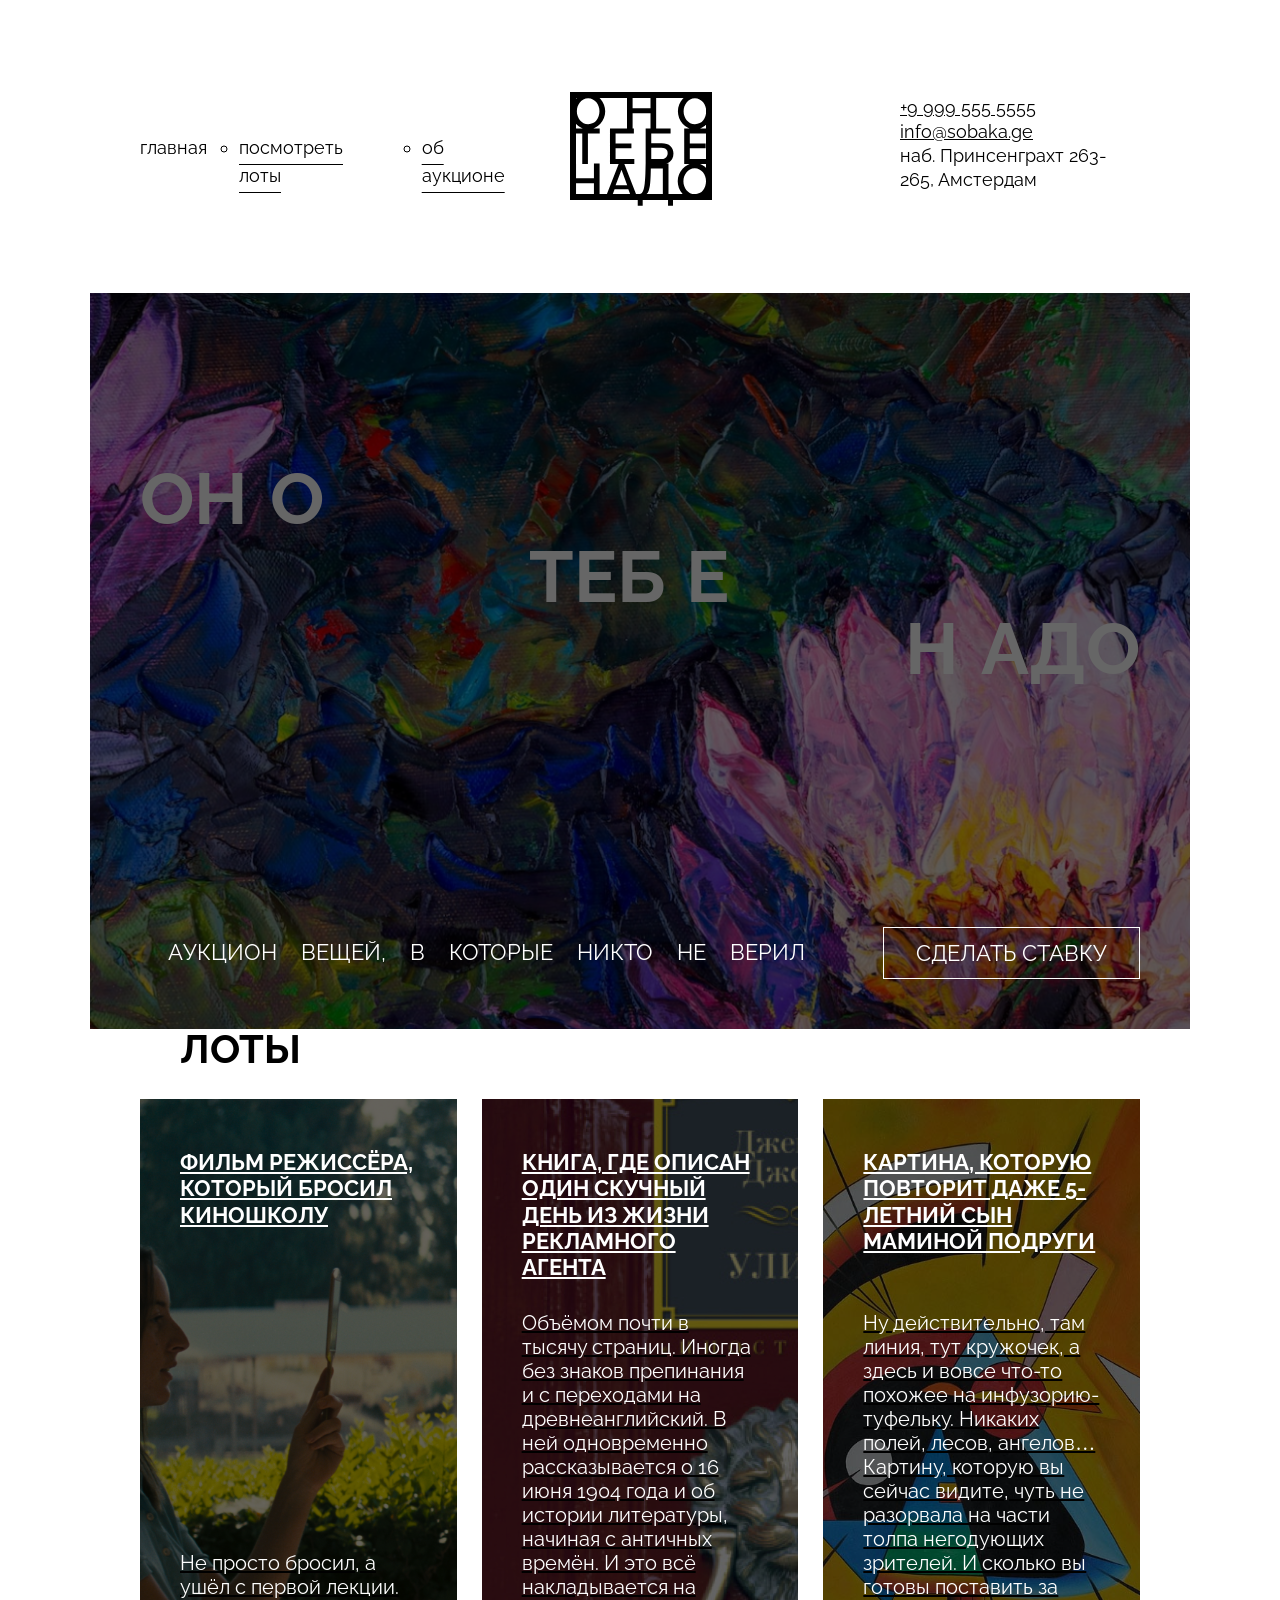
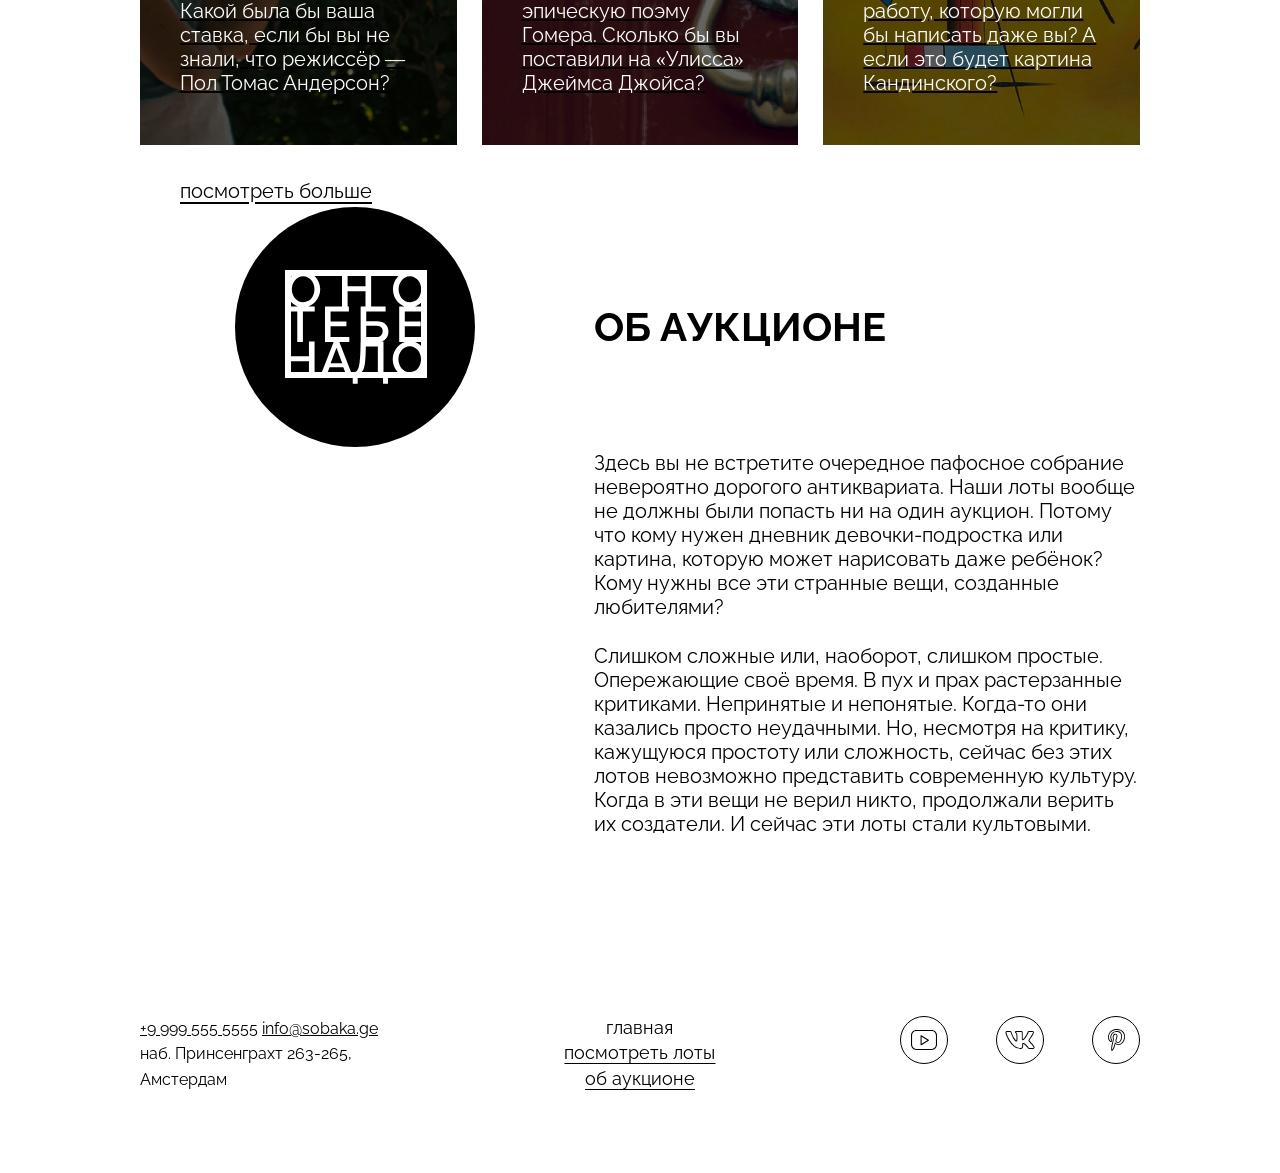
==== commit 91b80901: "feat: Testing new header" ====
--- a/index.html
+++ b/index.html
@@ -19,13 +19,17 @@
             <li class="header__links-list-item"><a class="header__link" href="#about">об аукционе</a></li>
         </ul>
     </nav>
-    <a class="header__logo" href="#">
-        <img src="images/logo-black.svg" alt="Логотип">
-    </a>
+      <a class="header__logo" href="#0">
+        <img
+          class="header__logo-image"
+          src="images/logo-black.svg"
+          alt="Логотип проекта"
+        />
+      </a>
     <address class="header__address address">
         <a href="tel:+99995555555">+9 999 555 5555</a>
         <a href="mailto:info@sobaka.ge">info@sobaka.ge</a>
-        <p>наб. Принсенграхт 263-265, Амстердам</p>
+        <p>наб. Принсенграхт 263-<br/>265, Амстердам</p>
     </address>
 </header>
 <main>
@@ -160,8 +164,4 @@
     </ul>
 </footer>
 </body>
-<!--Test 1: Nothing changed-->
-<!--Test 2: Raleway font only, href-ed mail & number-->
-<!--Test 3: Several case refinements, style.css & fonts.css altered-->
-<!--Test 4: Fixed the black logo, minor adjustments-->
 </html>
--- a/styles/style.css
+++ b/styles/style.css
@@ -28,40 +28,58 @@
     display: grid;
     grid-template-columns: 1fr min-content 1fr;
     align-items: center;
+    background-color: #fff;
+    color: #000;
     padding: 92px 50px 96px;
 }
 
 .header__links-list {
     display: flex;
     list-style: circle;
-    padding-left: 38px;
+    padding-left: 0;
     gap: 32px;
+    width: 391.48px;
+    height: 22px;
+    top: 133px;
+    left: 50px;
+    angle: 0 deg;
+    opacity: 1;
 }
 
 .header__links-list-item {
     font-size: 18px;
 }
 
+.header__links-list-item:first-child {
+    list-style: none;
+}
+
 .header__links-list-item_no-bullit {
     list-style: none;
+    white-space: nowrap;
 }
 
 .header__link {
+    text-decoration: underline;
+    text-underline-offset: 10px;
+}
+
+.header__link_active {
     text-decoration: none;
 }
 
-.header__link_active {
-    text-decoration: underline;
-    text-underline-offset: 5px;
-}
-
 .header__logo {
     display: block;
-}
-
-.header__logo-image {
+    justify-self: center;
+    align-self: center;
     width: 148px;
     height: 105px;
+    top: 92px;
+    left: 478px;
+}
+
+.header__logo-image {
+    width: 100%;
 }
 
 .address {
@@ -70,7 +88,11 @@
 
 .header__address {
     justify-self: end;
-    max-width: 240px;
+    width: 240px;
+    height: 98px;
+    top: 95px;
+    left: 810px;
+    border: 1px;
     font-size: 18px;
     line-height: 1.35;
 }
@@ -84,8 +106,7 @@
     background-position: center;
     background-repeat: no-repeat;
     color: #fff;
-    padding-top: 165px;
-    padding-bottom: 50px;
+    padding: 165px 50px 50px 50px;
 }
 
 .overlay {
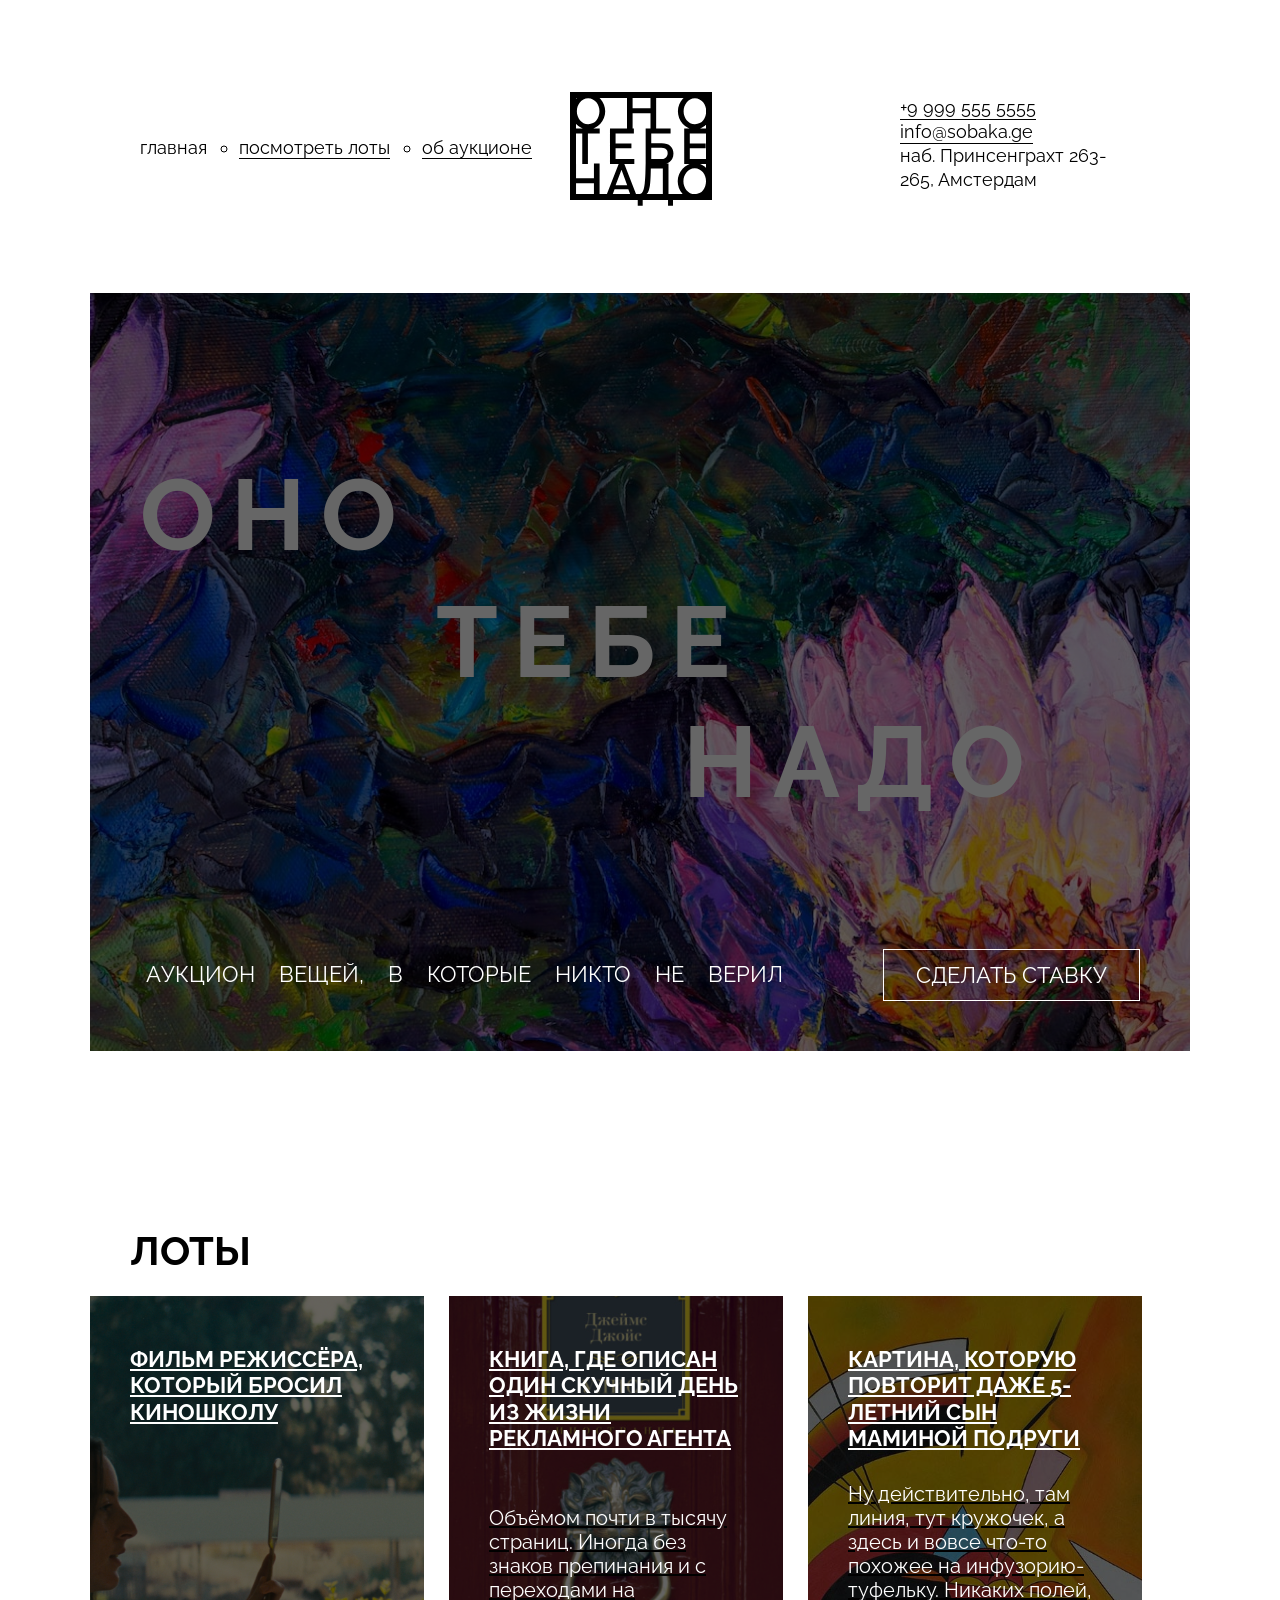
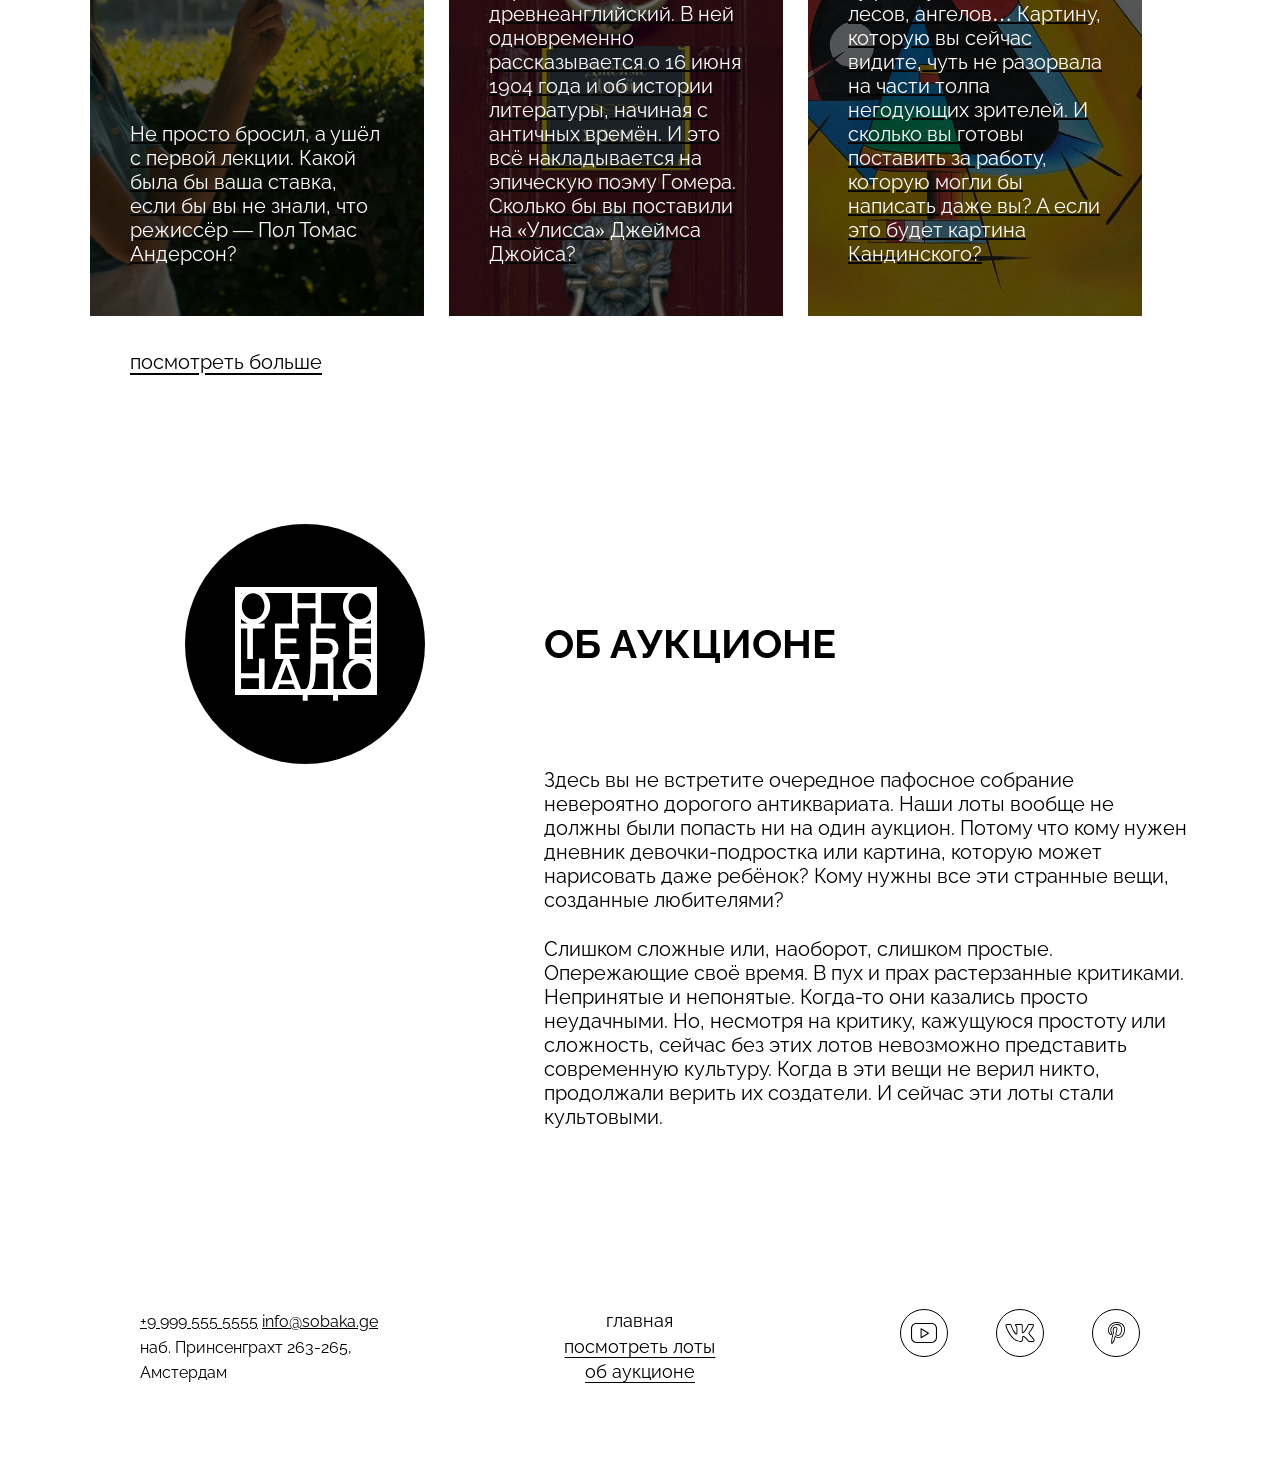
==== commit 677e7baf: "feat: General looking done" ====
--- a/index.html
+++ b/index.html
@@ -36,15 +36,9 @@
     <section class="cover-section">
         <div class="overlay"></div>
         <h1 class="cover__title">
-              <span class="aligned-text">
-                  о<span class="letter-spacing-extended">но</span>
-              </span>
-            <span class="aligned-text aligned-text_center">
-                  те<span class="letter-spacing-extended">бе</span>
-              </span>
-            <span class="aligned-text aligned-text_right">
-                  <span class="letter-spacing-extended">н</span>ад<span class="remove-spacing">о</span>
-              </span>
+            <span class="aligned-text">ОНО</span>
+            <span class="aligned-text aligned-text_center">ТЕБЕ</span>
+            <span class="aligned-text aligned-text_right">НАДО</span>
         </h1>
         <div class="cover__description">
             <p class="cover__description-text">
--- a/styles/style.css
+++ b/styles/style.css
@@ -42,12 +42,13 @@
     height: 22px;
     top: 133px;
     left: 50px;
-    angle: 0 deg;
+    angle: 0deg;
     opacity: 1;
 }
 
 .header__links-list-item {
     font-size: 18px;
+    white-space: nowrap;
 }
 
 .header__links-list-item:first-child {
@@ -61,7 +62,7 @@
 
 .header__link {
     text-decoration: underline;
-    text-underline-offset: 10px;
+    text-underline-offset: 4px;
 }
 
 .header__link_active {
@@ -97,6 +98,11 @@
     line-height: 1.35;
 }
 
+.header__address a {
+    text-decoration: underline;
+    text-underline-offset: 5px;
+}
+
 .cover-section {
     position: relative;
     z-index: 0;
@@ -106,7 +112,6 @@
     background-position: center;
     background-repeat: no-repeat;
     color: #fff;
-    padding: 165px 50px 50px 50px;
 }
 
 .overlay {
@@ -121,11 +126,20 @@
 }
 
 .cover__title {
-    font-size: 72px;
-    line-height: 1.15;
+    font-size: 100px;
+    line-height: 114.99999999999999%;
     font-weight: 700;
     text-transform: uppercase;
     margin-bottom: 106px;
+    width: 1000px;
+    height: 385px;
+    top: 165px;
+    left: 50px;
+    angle: 0deg;
+    padding: 165px 50px 50px 50px;
+    opacity: 1;
+    letter-spacing: 15px;
+
 }
 
 .aligned-text {
@@ -135,6 +149,8 @@
 .aligned-text_center {
     line-height: 1;
     text-align: center;
+    margin-top: 20px;
+    margin-bottom: 20px;
 }
 
 .aligned-text_right {
@@ -156,8 +172,8 @@
     display: flex;
     justify-content: flex-end;
     align-items: center;
-    gap: 78px;
-    padding: 136px 0 0;
+    gap: 100px;
+    padding: 165px 50px 50px 50px;
 }
 
 .cover__description-text {
@@ -182,15 +198,26 @@
 }
 
 .lots-section {
-    padding: 0 50px;
+    width: 1052px;
+    height: 723px;
+    top: 1230px;
+    left: 24px;
+    angle: 0 deg;
+    opacity: 1;
+    padding-top: 180px;
 }
 
 .lots__heading {
-    padding: 0 0 30px 40px;
+    padding: 0px 891px 65px 40px;
     font-weight: bold;
     font-size: 40px;
     line-height: 1;
     text-transform: uppercase;
+    width: 121px;
+    height: 47px;
+    left: 40px;
+    angle: 0 deg;
+    opacity: 1;
 }
 
 .lots__card-list {
@@ -222,20 +249,18 @@
 
 .card_type_film {
     background-image: url(../images/card-lot-01.jpg);
-    background-repeat: no-repeat;
     background-size: cover;
 }
 
 .card_type_book {
     background-image: url(../images/card-lot-02.jpg);
-    background-repeat: no-repeat;
-    background-size: cover;
+    background-size: contain;
 }
 
 .card_type_picture {
     background-image: url(../images/card-lot-03.jpg);
     background-repeat: no-repeat;
-    background-size: cover;
+    background-size:cover;
 }
 
 .card__title {
@@ -270,7 +295,8 @@
     display: grid;
     grid-template-columns: 430px 1fr;
     column-gap: 24px;
-    padding: 0 50px;
+    /* padding: 0 50px; */
+    padding-top: 350px;
 }
 
 .about__column {
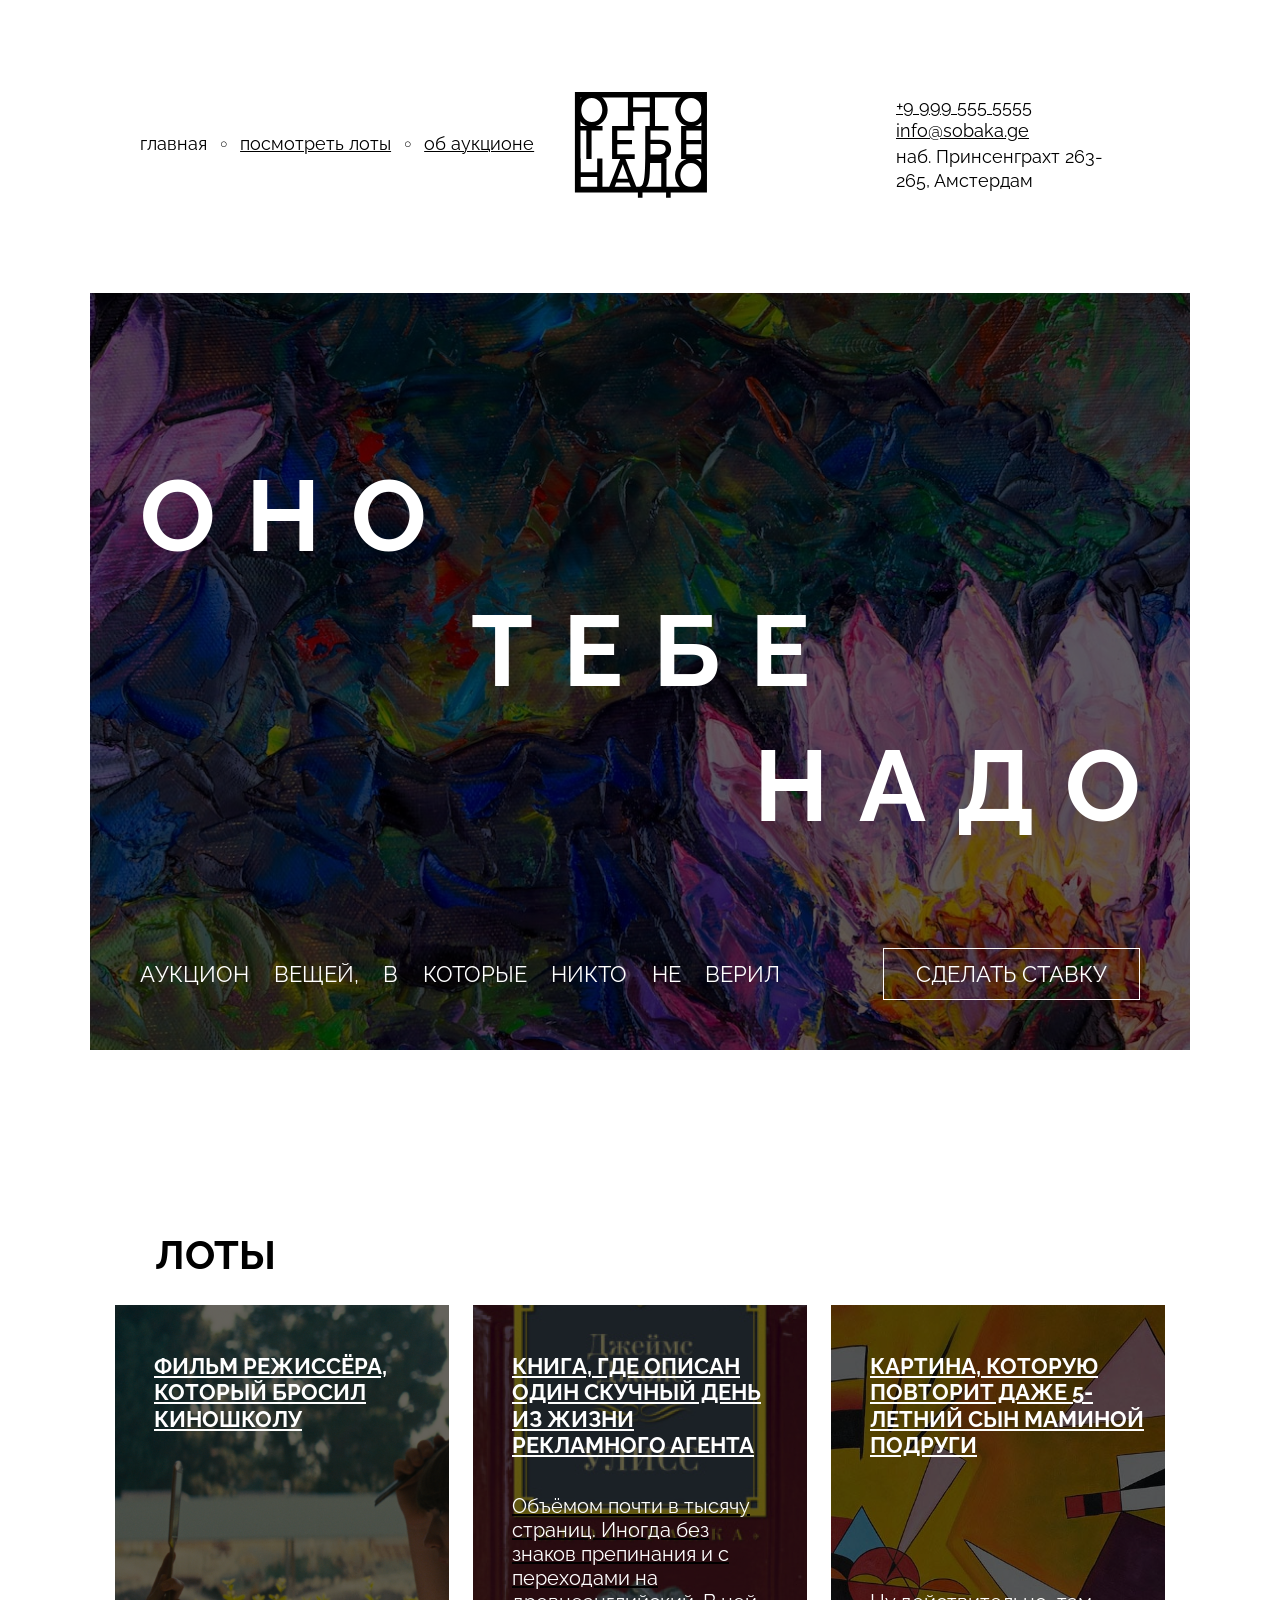
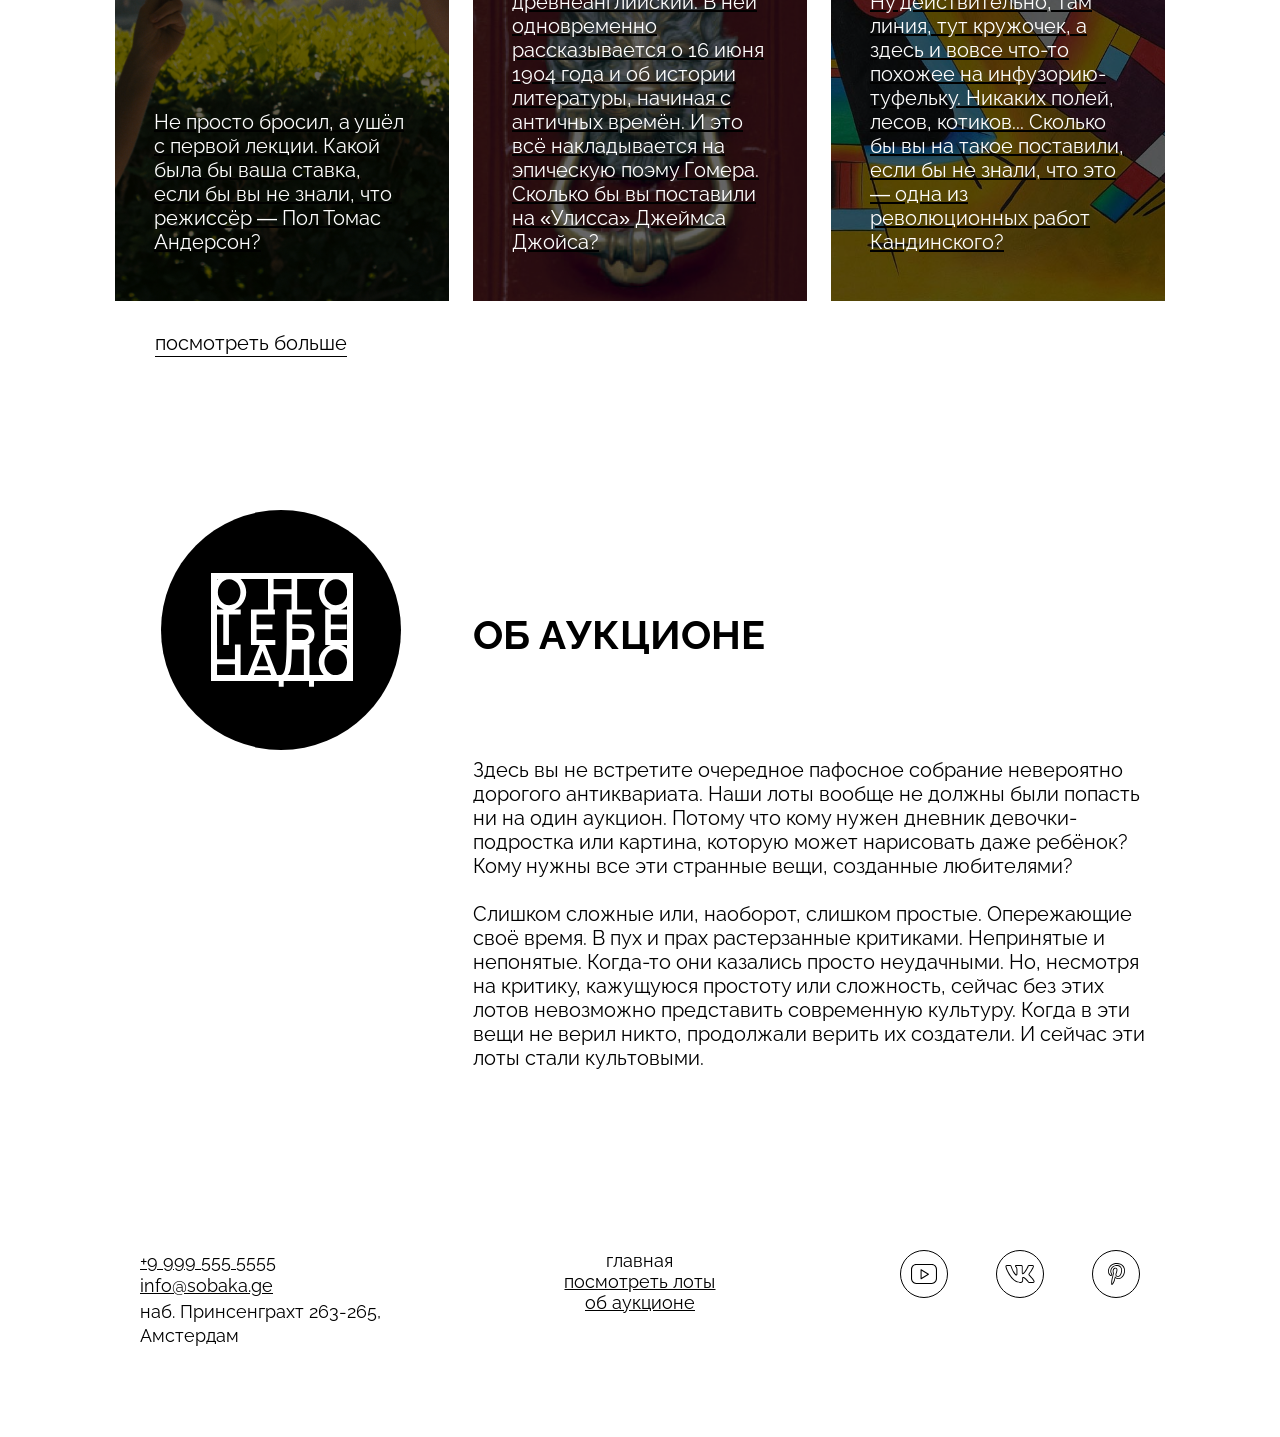
==== commit 673574cb: "feat: Minor reworking done" ====
--- a/index.html
+++ b/index.html
@@ -1,161 +1,162 @@
 <!DOCTYPE html>
 <html lang="ru">
 <head>
-    <meta charset="UTF-8"/>
-    <meta http-equiv="X-UA-Compatible" content="IE=edge"/>
-    <meta name="viewport" content="width=device-width, initial-scale=1.0"/>
-    <title>Оно тебе надо</title>
-    <link rel="stylesheet" href="fonts/fonts.css"/>
-    <link rel="stylesheet" href="styles/global.css"/>
-    <link rel="stylesheet" href="styles/style.css"/>
+  <meta charset="UTF-8"/>
+  <meta http-equiv="X-UA-Compatible" content="IE=edge"/>
+  <meta name="viewport" content="width=device-width, initial-scale=1.0"/>
+  <title>Оно тебе надо — аукцион вещей, в которые никто не верил</title>
+  <link rel="stylesheet" href="fonts/fonts.css"/>
+  <link rel="stylesheet" href="styles/global.css"/>
+  <link rel="stylesheet" href="styles/style.css"/>
 </head>
 <body>
 <header class="header">
-    <nav class="header__menu">
-        <ul class="header__links-list">
-            <li class="header__links-list-item"><a class="header__link header__link_active" href="#home">главная</a>
-            </li>
-            <li class="header__links-list-item"><a class="header__link" href="#lots">посмотреть лоты</a></li>
-            <li class="header__links-list-item"><a class="header__link" href="#about">об аукционе</a></li>
-        </ul>
-    </nav>
-      <a class="header__logo" href="#0">
-        <img
-          class="header__logo-image"
-          src="images/logo-black.svg"
-          alt="Логотип проекта"
-        />
+  <nav class="header__menu">
+    <ul class="header__links-list">
+      <li class="header__links-list-item header__links-list-item_no-bullit"><a href="#main">главная</a></li>
+      <li class="header__links-list-item"><a href="#lots">посмотреть лоты</a></li>
+      <li class="header__links-list-item"><a href="#about">об аукционе</a></li>
+    </ul>
+  </nav>
+
+  <a class="header__logo" href="#main">
+    <img src="images/logo-black.svg" alt="Логотип аукциона Оно тебе надо" class="header__logo-img"/>
+  </a>
+  <section class="header__address">
+    <a class="header__address info" href="tel:+99995555555">+9 999 555 5555</a>
+    <a class="header__address info" href="mailto:info@sobaka.ge">info@sobaka.ge</a>
+    <address class="header__address address">наб. Принсенграхт 263-<br>265, Амстердам</address>
+  </section>
+</header>
+
+<main id="main">
+  <section class="cover">
+    <div class="overlay"></div>
+    <h1 class="cover__title">
+      <span class="aligned-text">Оно</span>
+      <span class="aligned-text_center">тебе</span>
+      <span class="aligned-text_right">надо</span>
+    </h1>
+    <div class="description cover__description">
+      <p class="cover__description-text">Аукцион вещей, в которые никто не верил</p>
+      <button class="bet-button">Сделать ставку</button>
+    </div>
+  </section>
+
+  <section class="lots" id="lots">
+    <h2 class="lots__heading">Лоты</h2>
+    <ul class="lots__card-list">
+      <li class="lots__card-list-item">
+        <a href="#" class="card-link">
+          <article class="card card_type_film">
+            <div class="overlay"></div>
+            <h3 class="card__title">Фильм режиссёра, который бросил киношколу</h3>
+            <p class="card__text">Не просто бросил, а ушёл с первой лекции.
+              Какой была бы ваша ставка, если бы вы не знали,
+              что режиссёр — Пол Томас Андерсон?
+            </p>
+          </article>
+        </a>
+      </li>
+
+      <li class="lots__card-list-item">
+        <a href="#" class="card-link">
+          <article class="card card_type_book">
+            <div class="overlay"></div>
+            <h3 class="card__title">Книга, где описан один скучный день из жизни рекламного агента</h3>
+            <p class="card__text">
+              Объёмом почти в тысячу страниц.
+              Иногда без знаков препинания и с переходами на древнеанглийский.
+              В ней одновременно рассказывается о 16 июня 1904 года и об
+              истории литературы, начиная с античных времён.
+              И это всё накладывается на эпическую поэму Гомера.
+              Сколько бы вы поставили на «Улисса» Джеймса Джойса?
+            </p>
+          </article>
+        </a>
+      </li>
+
+      <li class="lots__card-list-item">
+        <a href="#" class="card-link">
+          <article class="card card_type_picture">
+            <div class="overlay"></div>
+            <h3 class="card__title">Картина, которую повторит даже 5-летний сын маминой подруги</h3>
+            <p class="card__text">
+              Ну действительно, там линия, тут кружочек, а здесь и вовсе что-то
+              похожее на инфузорию-туфельку.
+              Никаких полей, лесов, котиков...
+              Сколько бы вы на такое поставили, если бы не знали,
+              что это — одна из революционных работ Кандинского?
+            </p>
+          </article>
+        </a>
+      </li>
+    </ul>
+    <a class="lots__look-more-link" href="#">посмотреть больше</a>
+  </section>
+
+  <section class="about" id="about">
+    <div class="about__column">
+      <div class="about__logo">
+        <img src="images/logo-white.svg" alt="Логотип аукциона Оно тебе надо" class="about__logo-image"/>
+      </div>
+    </div>
+    <div class="about__column">
+      <h2 class="about__title">Об аукционе</h2>
+      <p class="about__text">
+        Здесь вы не встретите очередное пафосное собрание невероятно дорогого антиквариата. Наши лоты вообще не должны
+        были попасть ни на один аукцион. Потому что кому нужен дневник девочки-подростка или картина, которую может
+        нарисовать даже ребёнок? Кому нужны все эти странные вещи, созданные любителями?
+      </p>
+      <br>
+      <p class="about__text second__text">
+        Слишком сложные или, наоборот, слишком простые. Опережающие своё время. В пух и прах растерзанные критиками.
+        Непринятые и непонятые. Когда-то они казались просто неудачными. Но, несмотря<br>
+        на критику, кажущуюся простоту или сложность, сейчас без этих лотов невозможно представить современную культуру.
+        Когда в эти вещи не верил никто, продолжали верить их создатели. И сейчас эти лоты стали культовыми.
+      </p>
+    </div>
+  </section>
+</main>
+
+<footer class="footer">
+  <address class="footer__address">
+    <a class="footer__address info" href="tel:+99995555555">+9 999 555 5555</a>
+    <a class="footer__address info" href="mailto:info@sobaka.ge">info@sobaka.ge</a>
+    <p class="footer__address address">наб. Принсенграхт 263-265, Амстердам</p>
+  </address>
+
+  <nav class="footer__menu">
+    <ul class="footer__menu-list">
+      <li class="footer__menu-list-item">
+        <a href="#main" class="footer__menu-link footer__menu-link_active">главная</a>
+      </li>
+      <li class="footer__menu-list-item">
+        <a href="#lots" class="footer__menu-link">посмотреть лоты</a>
+      </li>
+      <li class="footer__menu-list-item">
+        <a href="#about" class="footer__menu-link">об аукционе</a>
+      </li>
+    </ul>
+  </nav>
+
+  <ul class="footer__social-list">
+    <li class="footer__social-list-item">
+      <a href="#" class="footer__social-link">
+        <img src="images/yt.svg" alt="YouTube" class="footer__social-icon">
       </a>
-    <address class="header__address address">
-        <a href="tel:+99995555555">+9 999 555 5555</a>
-        <a href="mailto:info@sobaka.ge">info@sobaka.ge</a>
-        <p>наб. Принсенграхт 263-<br/>265, Амстердам</p>
-    </address>
-</header>
-<main>
-    <section class="cover-section">
-        <div class="overlay"></div>
-        <h1 class="cover__title">
-            <span class="aligned-text">ОНО</span>
-            <span class="aligned-text aligned-text_center">ТЕБЕ</span>
-            <span class="aligned-text aligned-text_right">НАДО</span>
-        </h1>
-        <div class="cover__description">
-            <p class="cover__description-text">
-                Аукцион вещей, в которые никто не верил
-            </p>
-            <button class="bet-button">Сделать ставку</button>
-        </div>
-    </section>
-    <section class="lots-section">
-        <h2 class="lots__heading">Лоты</h2>
-        <ul class="lots__card-list">
-            <li class="lots__card-list-item">
-                <a href="#0" class="card-link">
-                    <article class="card card_type_film">
-                        <div class="overlay"></div>
-                        <h3 class="card__title">Фильм режиссёра, который бросил киношколу</h3>
-                        <p class="card__text">Не просто бросил, а ушёл с первой лекции. Какой была бы ваша ставка, если
-                            бы вы не знали, что режиссёр — Пол Томас Андерсон?</p>
-                    </article>
-                </a>
-            </li>
-            <li class="lots__card-list-item">
-                <a href="#0" class="card-link">
-                    <article class="card card_type_book">
-                        <div class="overlay"></div>
-                        <h3 class="card__title">Книга, где описан один скучный день из жизни рекламного агента</h3>
-                        <p class="card__text">Объёмом почти в тысячу страниц. Иногда без знаков препинания и с
-                            переходами на древнеанглийский. В ней одновременно рассказывается о 16 июня 1904 года и об
-                            истории литературы, начиная с античных времён. И это всё накладывается на эпическую поэму
-                            Гомера. Сколько бы вы поставили на «Улисса» Джеймса Джойса?</p>
-                    </article>
-                </a>
-            </li>
-            <li class="lots__card-list-item">
-                <a href="#0" class="card-link">
-                    <article class="card card_type_picture">
-                        <div class="overlay"></div>
-                        <h3 class="card__title">Картина, которую повторит даже 5-летний сын маминой подруги</h3>
-                        <p class="card__text">Ну действительно, там линия, тут кружочек, а здесь и вовсе что-то похожее
-                            на инфузорию-туфельку. Никаких полей, лесов, ангелов… Картину, которую вы сейчас видите,
-                            чуть не разорвала на части толпа негодующих зрителей. И сколько вы готовы поставить за
-                            работу, которую могли бы написать даже вы? А если это будет картина Кандинского?</p>
-                    </article>
-                </a>
-            </li>
-        </ul>
-        <a href="#0" class="lots__look-more-link">посмотреть больше</a>
-    </section>
-    <section class="about-section">
-        <div class="about__column">
-            <div class="about__logo">
-                <img class="about__logo-image"
-                     src="images/logo-white.svg"
-                     alt="Логотип проекта"/>
-            </div>
-        </div>
-        <div class="about__column about__column_text">
-            <h2 class="about__title">Об аукционе</h2>
-            <div class="about__text">
-                <p>
-                    Здесь вы не встретите очередное пафосное собрание невероятно
-                    дорогого антиквариата. Наши лоты вообще не должны были попасть ни
-                    на один аукцион. Потому что кому нужен дневник девочки-подростка
-                    или картина, которую может нарисовать даже ребёнок? Кому нужны все
-                    эти странные вещи, созданные любителями?
-                </p>
-                <p>
-                    Слишком сложные или, наоборот, слишком простые. Опережающие своё
-                    время. В пух и прах растерзанные критиками. Непринятые и
-                    непонятые. Когда-то они казались просто неудачными. Но, несмотря
-                    на критику, кажущуюся простоту или сложность, сейчас без этих
-                    лотов невозможно представить современную культуру. Когда в эти
-                    вещи не верил никто, продолжали верить их создатели. И сейчас эти
-                    лоты стали культовыми.
-                </p>
-            </div>
-        </div>
-    </section>
-</main>
-<footer class="footer">
-    <address class="address">
-        <a class="address__item text-link" href="tel:+99995555555">+9 999 555 5555</a>
-        <a class="address__item text-link" href="mailto:info@sobaka.ge">info@sobaka.ge</a>
-        <p class="address__address-text">
-            наб. Принсенграхт 263-265,<br/>Амстердам
-        </p>
-    </address>
-    <nav class="footer__menu">
-        <ul class="footer__menu-list">
-            <li class="footer__menu-list-item">
-                <a class="footer__menu-link footer__menu-link_active" href="#0">главная</a>
-            </li>
-            <li class="footer__menu-list-item">
-                <a class="footer__menu-link" href="#0">посмотреть лоты</a>
-            </li>
-            <li class="footer__menu-list-item">
-                <a class="footer__menu-link" href="#0">об аукционе</a>
-            </li>
-        </ul>
-    </nav>
-    <ul class="footer__social-list">
-        <li class="footer__social-list-item">
-            <a class="footer__social-link" href="#0" target="_blank">
-                <img class="footer__social-icon" src="./images/yt.svg" alt="Иконка YouTube">
-            </a>
-        </li>
-        <li class="footer__social-list-item">
-            <a class="footer__social-link" href="#0" target="_blank">
-                <img class="footer__social-icon" src="./images/vk.svg" alt="Иконка ВКонтакте">
-            </a>
-        </li>
-        <li class="footer__social-list-item">
-            <a class="footer__social-link" href="#0" target="_blank">
-                <img class="footer__social-icon" src="./images/pinterest.svg" alt="Иконка Pinterest">
-            </a>
-        </li>
-    </ul>
+    </li>
+    <li class="footer__social-list-item">
+      <a href="#" class="footer__social-link">
+        <img src="images/vk.svg" alt="VK" class="footer__social-icon">
+      </a>
+    </li>
+    <li class="footer__social-list-item">
+      <a href="#" class="footer__social-link">
+        <img src="images/pinterest.svg" alt="Pinterest" class="footer__social-icon">
+      </a>
+    </li>
+  </ul>
 </footer>
 </body>
 </html>
--- a/styles/global.css
+++ b/styles/global.css
@@ -8,6 +8,7 @@
   width: 1100px;
   margin: 0 auto;
   font-family: Raleway, sans-serif;
+  padding: 0;
 }
 
 h1,
@@ -31,8 +32,4 @@
 
 img {
   width: 100%;
-}
-
-button {
-  font: inherit;
-}
+}
--- a/styles/style.css
+++ b/styles/style.css
@@ -1,382 +1,341 @@
-* {
-    box-sizing: border-box;
-    margin: 0;
-    padding: 0;
-}
-
-body {
-    font-family: "Raleway";
-    line-height: 1.6;
-    min-width: 320px;
-}
-
-button {
-    border: none;
-    background: transparent;
-    cursor: pointer;
-    padding: 0;
-    margin: 0;
-}
-
-img {
-    max-width: 100%;
-    height: auto;
-    display: block;
+.underline-link {
+  color: #000;
+  text-decoration: underline;
+  text-underline-offset: 4px;
 }
 
 .header {
-    display: grid;
-    grid-template-columns: 1fr min-content 1fr;
-    align-items: center;
-    background-color: #fff;
-    color: #000;
-    padding: 92px 50px 96px;
+  display: grid;
+  align-items: center;
+  grid-template-columns: 1fr min-content 1fr;
+  box-sizing: border-box;
+  height: 293px;
+  padding: 92px 50px 96px;
+}
+
+.header__logo {
+  display: block;
+  justify-self: center;
+}
+
+.header__logo img {
+  width: 138px;
+  height: 106px;
+  display: block;
 }
 
 .header__links-list {
-    display: flex;
-    list-style: circle;
-    padding-left: 0;
-    gap: 32px;
-    width: 391.48px;
-    height: 22px;
-    top: 133px;
-    left: 50px;
-    angle: 0deg;
-    opacity: 1;
+  display: flex;
+  gap: 13px;
+  justify-self: start;
+  list-style: none;
+  margin: 0;
+  font-size: 18px;
 }
 
 .header__links-list-item {
-    font-size: 18px;
-    white-space: nowrap;
-}
-
-.header__links-list-item:first-child {
-    list-style: none;
-}
-
-.header__links-list-item_no-bullit {
-    list-style: none;
-    white-space: nowrap;
-}
-
-.header__link {
-    text-decoration: underline;
-    text-underline-offset: 4px;
-}
-
-.header__link_active {
-    text-decoration: none;
-}
-
-.header__logo {
-    display: block;
-    justify-self: center;
-    align-self: center;
-    width: 148px;
-    height: 105px;
-    top: 92px;
-    left: 478px;
-}
-
-.header__logo-image {
-    width: 100%;
+  display: flex;
+  align-items: center;
+  padding-bottom: 3px;
+}
+
+.header__links-list-item::before {
+  content: "○";
+  margin-right: 12.48px;
+  font-size: 0.7em;
+}
+
+.header__links-list-item_no-bullit::before {
+  content: none;
+}
+
+.header__links-list a {
+  text-decoration-thickness: 1px;
+}
+
+.header__links-list-item_no-bullit a {
+  text-decoration: none;
+}
+
+.header__address, .footer__address {
+  font-style: normal;
+  display: flex;
+  flex-direction: column;
+  align-items: flex-start;
+  font-size: 18px;
+  line-height: 24.3px;
+}
+
+.header__address {
+  justify-self: end;
+  padding: 0 18.5px 3px;
+}
+
+.info {
+  max-height: 24px;
 }
 
 .address {
-    font-style: normal;
-}
-
-.header__address {
-    justify-self: end;
-    width: 240px;
-    height: 98px;
-    top: 95px;
-    left: 810px;
-    border: 1px;
-    font-size: 18px;
-    line-height: 1.35;
-}
-
-.header__address a {
-    text-decoration: underline;
-    text-underline-offset: 5px;
-}
-
-.cover-section {
-    position: relative;
-    z-index: 0;
-    background-image: url(../images/cover.jpg);
-    background-color: #333;
-    background-size: cover;
-    background-position: center;
-    background-repeat: no-repeat;
-    color: #fff;
+  max-height: 49px;
+  padding-top: 1.5px;
+}
+
+.cover {
+  position: relative;
+  background: url("../images/cover.jpg") center/cover no-repeat;
+  padding: 165px 50px 50px;
+  color: #fff;
 }
 
 .overlay {
-    position: absolute;
-    top: 0;
-    left: 0;
-    z-index: 0;
-    width: 100%;
-    height: 100%;
-    opacity: 0.6000000238418579;
-    background-color: #000000;
+  position: absolute;
+  top: 0;
+  left: 0;
+  background-color: rgba(0, 0, 0, 0.6);
+  z-index: 0;
+  width: 100%;
+  height: 100%;
+}
+
+.cover__title,
+.cover__description {
+  position: relative;
+  z-index: 1;
 }
 
 .cover__title {
-    font-size: 100px;
-    line-height: 114.99999999999999%;
-    font-weight: 700;
-    text-transform: uppercase;
-    margin-bottom: 106px;
-    width: 1000px;
-    height: 385px;
-    top: 165px;
-    left: 50px;
-    angle: 0deg;
-    padding: 165px 50px 50px 50px;
-    opacity: 1;
-    letter-spacing: 15px;
-
+  display: flex;
+  flex-direction: column;
+  font-size: 100px;
+  margin-bottom: 20px;
+  text-transform: uppercase;
+  letter-spacing: 30px;
+  line-height: 1.15;
+  gap: 20px;
 }
 
 .aligned-text {
-    display: block;
+  display: block;
+  text-align: start;
 }
 
 .aligned-text_center {
-    line-height: 1;
-    text-align: center;
-    margin-top: 20px;
-    margin-bottom: 20px;
+  text-align: center;
+  padding-left: 30px;
 }
 
 .aligned-text_right {
-    line-height: 1;
-    text-align: right;
-}
-
-.letter-spacing-extended {
-    letter-spacing: 0.3em;
-}
-
-.remove-spacing {
-    letter-spacing: normal;
+  text-align: end;
+  padding-left: 614px;
 }
 
 .cover__description {
-    position: relative;
-    z-index: 1;
-    display: flex;
-    justify-content: flex-end;
-    align-items: center;
-    gap: 100px;
-    padding: 165px 50px 50px 50px;
+  display: flex;
+  justify-content: flex-end;
+  align-items: center;
+  gap: 78px;
+  padding-top: 85px;
 }
 
 .cover__description-text {
-    color: #FFF;
-    font-size: 22px;
-    line-height: 1.27;
-    text-transform: uppercase;
-    word-spacing: 18px;
+  font-size: 22px;
+  text-transform: uppercase;
+  word-spacing: 18.5px;
+  margin-right: auto;
 }
 
 .bet-button {
-    border: 1px #FFF solid;
-    padding: 14px 32px;
-    color: #FFF;
-    font-family: 'Raleway';
-    font-weight: normal;
-    font-size: 22px;
-    line-height: 1;
-    text-transform: uppercase;
-    background-color: transparent;
-    cursor: pointer;
-}
-
-.lots-section {
-    width: 1052px;
-    height: 723px;
-    top: 1230px;
-    left: 24px;
-    angle: 0 deg;
-    opacity: 1;
-    padding-top: 180px;
+  border: 1px solid #FFF;
+  padding: 14px 32px;
+  color: #FFF;
+  font: normal 22px/1 'Raleway', sans-serif;
+  text-transform: uppercase;
+  background-color: transparent;
+}
+
+.lots {
+  margin-top: 185px;
+  padding-left: 25px;
 }
 
 .lots__heading {
-    padding: 0px 891px 65px 40px;
-    font-weight: bold;
-    font-size: 40px;
-    line-height: 1;
-    text-transform: uppercase;
-    width: 121px;
-    height: 47px;
-    left: 40px;
-    angle: 0 deg;
-    opacity: 1;
+  padding: 0 0 30px 40px;
+  font-size: 40px;
+  font-weight: bold;
+  line-height: 1;
+  text-transform: uppercase;
 }
 
 .lots__card-list {
-    display: grid;
-    grid-template-columns: 1fr 1fr 1fr;
-    column-gap: 25px;
-    list-style: none;
-}
-
-.lost__card-list-item {
-    height: 100%;
+  gap: 24px;
+  list-style: none;
+  display: flex;
+}
+
+.lots__card-list-item {
+  width: 334px;
+  min-height: 596px;
 }
 
 .card-link {
-    display: block;
-    height: 100%;
+  display: block;
+  height: 100%;
 }
 
 .card {
-    position: relative;
-    display: flex;
-    flex-direction: column;
-    justify-content: space-between;
-    gap: 30px;
-    width: auto;
-    height: 100%;
-    padding: 50px 40px;
+  display: flex;
+  position: relative;
+  flex-direction: column;
+  justify-content: space-between;
+  padding: 20px;
+  height: 100%;
+}
+
+.card__title {
+  z-index: 1;
+  color: #fff;
+  line-height: 1.2;
+  font-size: 22px;
+  font-weight: bold;
+  text-transform: uppercase;
+  text-decoration: underline;
+  text-underline-offset: 2px;
+  padding: 28px 0 0 19px;
+}
+
+.card__text {
+  z-index: 1;
+  color: #fff;
+  line-height: 1.2;
+  font-size: 20px;
+  padding: 0 20px 27px 19px;
+}
+
+.card_type_film,
+.card_type_book,
+.card_type_picture {
+  background-repeat: no-repeat;
+  background-size: cover;
+  background-position: center;
 }
 
 .card_type_film {
-    background-image: url(../images/card-lot-01.jpg);
-    background-size: cover;
+  background-image: url(../images/card-lot-01.jpg);
 }
 
 .card_type_book {
-    background-image: url(../images/card-lot-02.jpg);
-    background-size: contain;
+  background-image: url(../images/card-lot-02.jpg);
 }
 
 .card_type_picture {
-    background-image: url(../images/card-lot-03.jpg);
-    background-repeat: no-repeat;
-    background-size:cover;
-}
-
-.card__title {
-    position: relative;
-    z-index: 1;
-    color: #FFF;
-    font-weight: bold;
-    font-size: 22px;
-    line-height: 1.2;
-    text-decoration-line: underline;
-    text-transform: uppercase;
-}
-
-.card__text {
-    position: relative;
-    z-index: 1;
-    color: #FFF;
-    font-size: 20px;
-    line-height: 1.2;
+  background-image: url(../images/card-lot-03.jpg);
 }
 
 .lots__look-more-link {
-    display: block;
-    margin: 30px 0 0 40px;
-    font-size: 20px;
-    text-decoration-line: underline;
-    text-underline-position: under;
-    width: fit-content;
-}
-
-.about-section {
-    display: grid;
-    grid-template-columns: 430px 1fr;
-    column-gap: 24px;
-    /* padding: 0 50px; */
-    padding-top: 350px;
+  display: block;
+  font-size: 20px;
+  text-decoration: underline;
+  text-underline-offset: 6px;
+  text-decoration-thickness: 0.5px;
+  margin: 30px 0 0 40px;
+}
+
+.about {
+  display: grid;
+  grid-template-columns: minmax(300px, 1fr) 2fr;
+  column-gap: 25px;
+  margin-top: 155px;
+}
+
+.about__logo {
+  display: flex;
+  justify-content: center;
+  align-items: center;
+  width: 240px;
+  height: 240px;
+  border-radius: 50%;
+  background-color: #000;
+  margin-right: -24.5px;
+}
+
+.about__logo-image {
+  width: 148px;
 }
 
 .about__column {
-    justify-self: center;
-}
-
-.about__column_text {
-    grid-column: 2/4;
-}
-
-.about__logo {
-    display: grid;
-    justify-content: center;
-    align-items: center;
-    width: 240px;
-    height: 240px;
-    border-radius: 50%;
-    background-color: #000;
-}
-
-.about__logo-image {
-    width: 148px;
-    height: 114px;
-    align-self: center;
+  justify-self: center;
+}
+
+.about__column:last-child {
+  justify-self: start;
+  padding-top: 101px;
 }
 
 .about__title {
-    padding: 100px 0 104px;
-    font-weight: bold;
-    font-size: 40px;
-    line-height: 1;
-    text-transform: uppercase;
+  font-size: 40px;
+  text-transform: uppercase;
+  font-weight: bold;
+  margin: 0 0 100px;
 }
 
 .about__text {
-    display: flex;
-    flex-direction: column;
-    gap: 25px;
-}
-
-.about__text p {
-    font-size: 20px;
-    line-height: normal;
+  font-size: 20px;
+  line-height: 1.2;
+  max-width: 690px;
+}
+
+.second__text {
+  margin-top: 5px;
 }
 
 .footer {
-    display: grid;
-    grid-template-columns: 1fr 1fr 1fr;
-    align-items: start;
-    justify-content: space-between;
-    padding: 180px 50px 80px;
+  display: grid;
+  grid-template-columns: 1fr 1fr 1fr;
+  align-items: start;
+  padding: 180px 50px 90px;
 }
 
 .footer__menu {
-    text-align: center;
+  justify-self: center;
+}
+
+.footer__menu-list {
+  list-style: none;
+  margin: 0;
+  padding: 0;
+  text-align: center;
+}
+
+.footer__menu-link {
+  font-size: 18px;
+}
+
+.footer__menu-link_active {
+  text-decoration: none;
+}
+
+.footer__social-list {
+  display: flex;
+  justify-content: flex-end;
+  gap: 48px;
+  list-style: none;
+  margin: 0;
+  padding: 0;
+}
+
+.footer__social-list-item {
+  width: 48px;
+  height: 48px;
+}
+
+.footer__social-link {
+  display: block;
+  width: 100%;
+  height: 100%;
 }
 
 .footer__social-icon {
-    width: auto;
-    height: 48px;
-}
-
-.footer__menu-list {
-    text-align: center;
-    list-style: none;
-}
-
-.footer__menu-link {
-    font-size: 18px;
-    line-height: normal;
-    text-underline-position: under;
-}
-
-.footer__menu-link_active {
-    text-decoration: none;
-}
-
-.footer__social-list {
-    display: flex;
-    justify-content: flex-end;
-    gap: 48px;
-    list-style: none;
+  width: 100%;
+  height: 100%;
+  object-fit: contain;
 }
